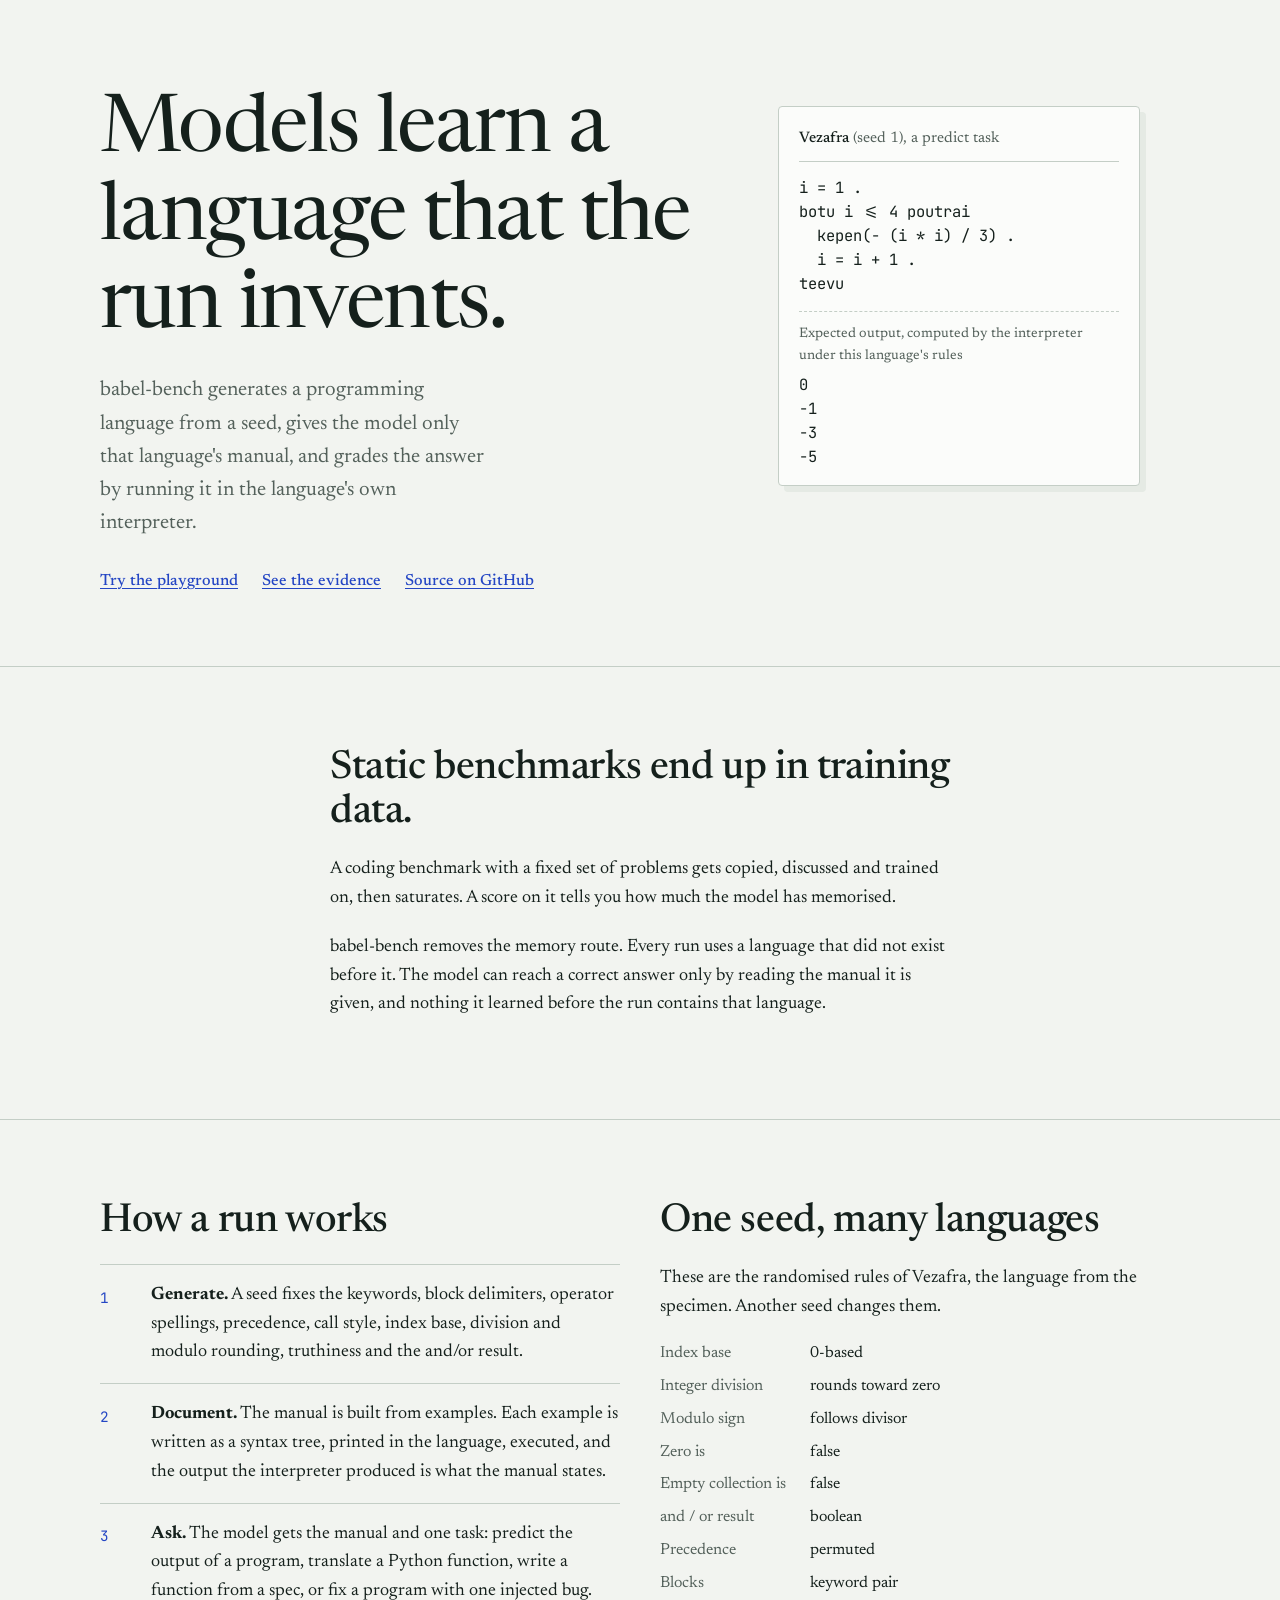
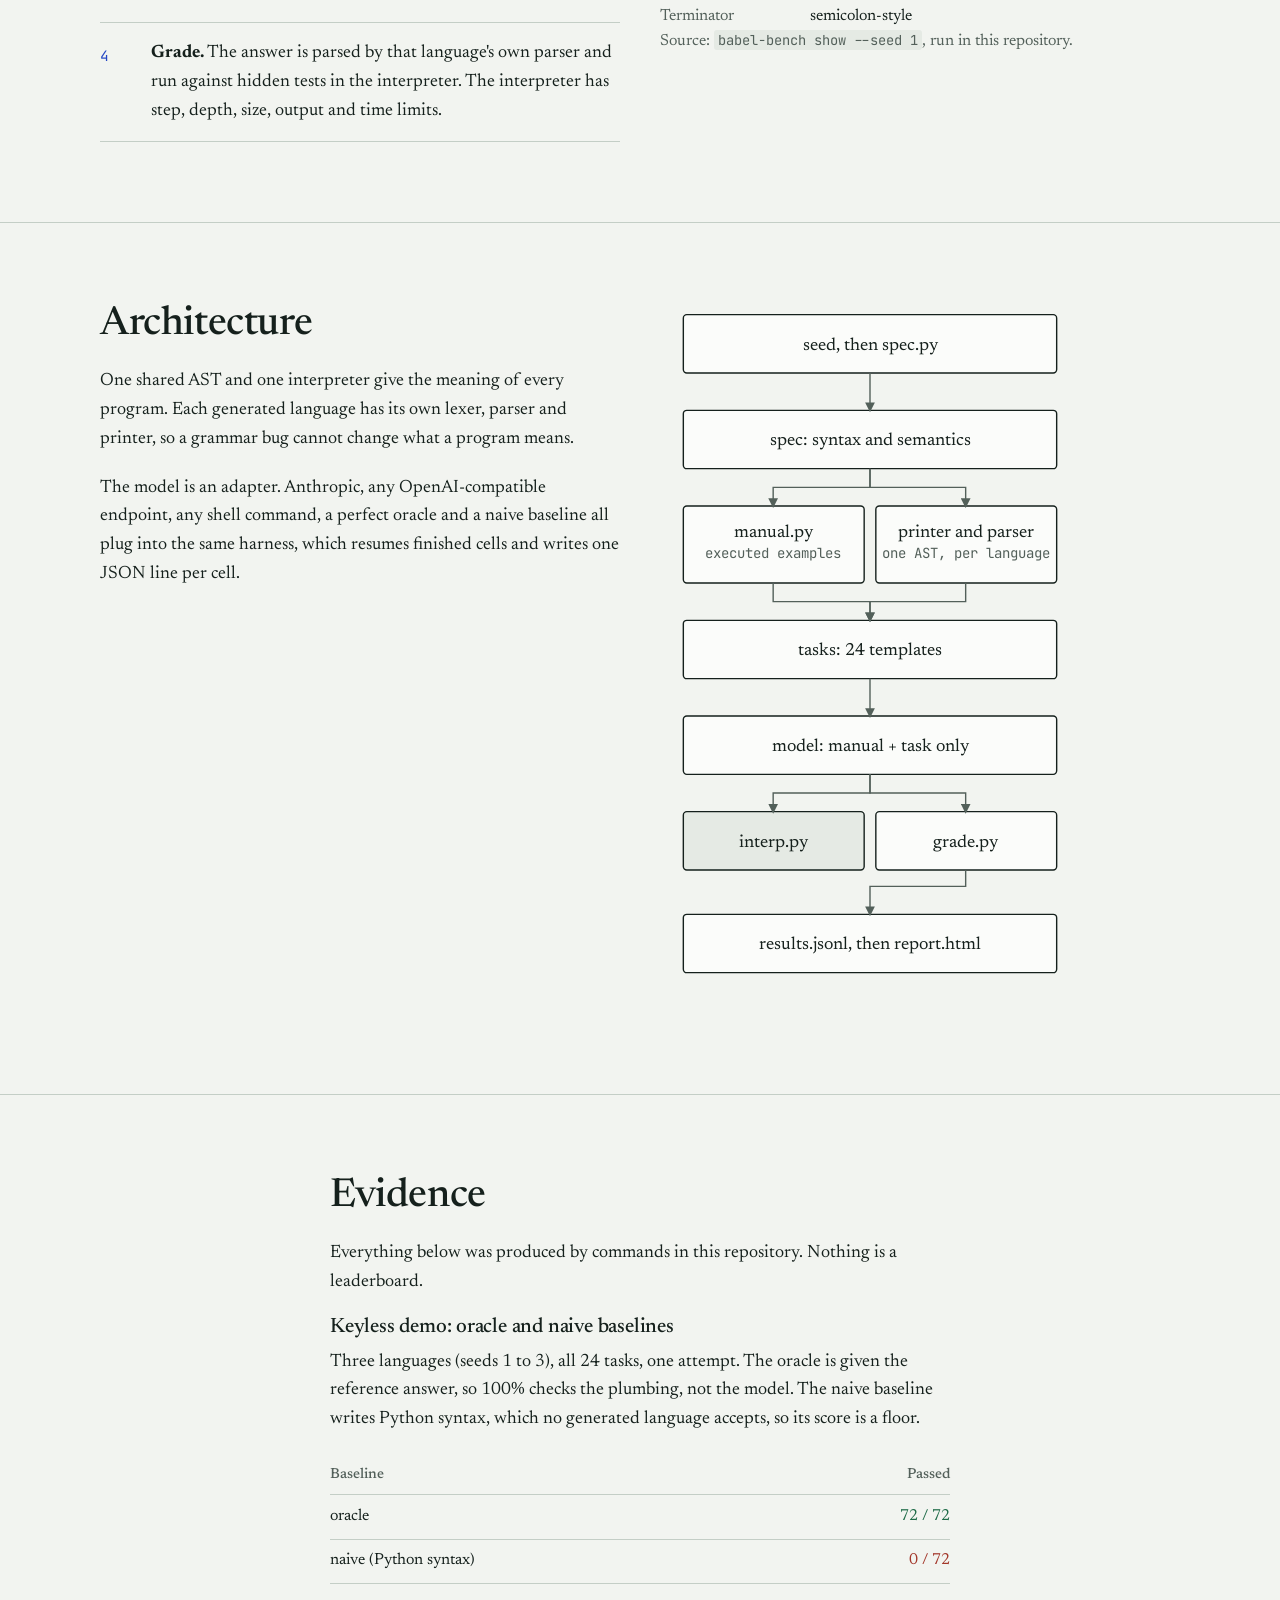
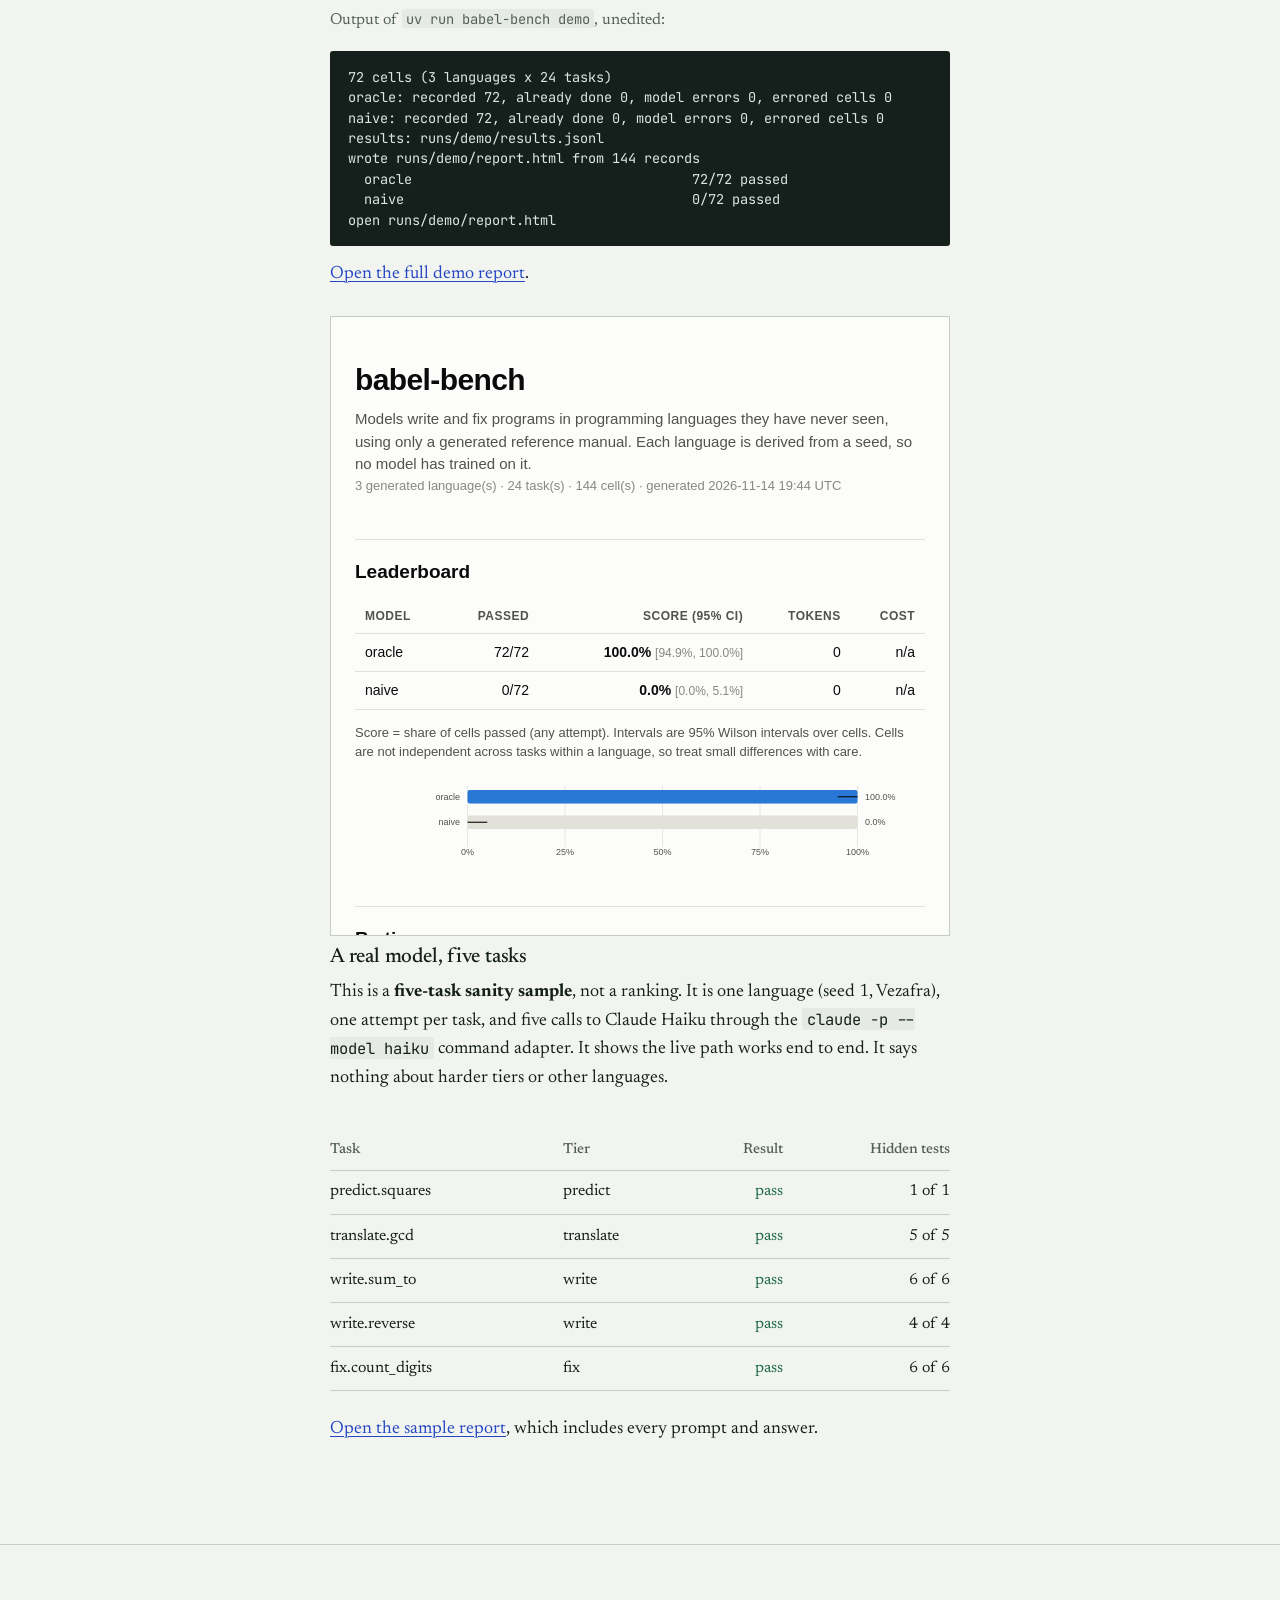
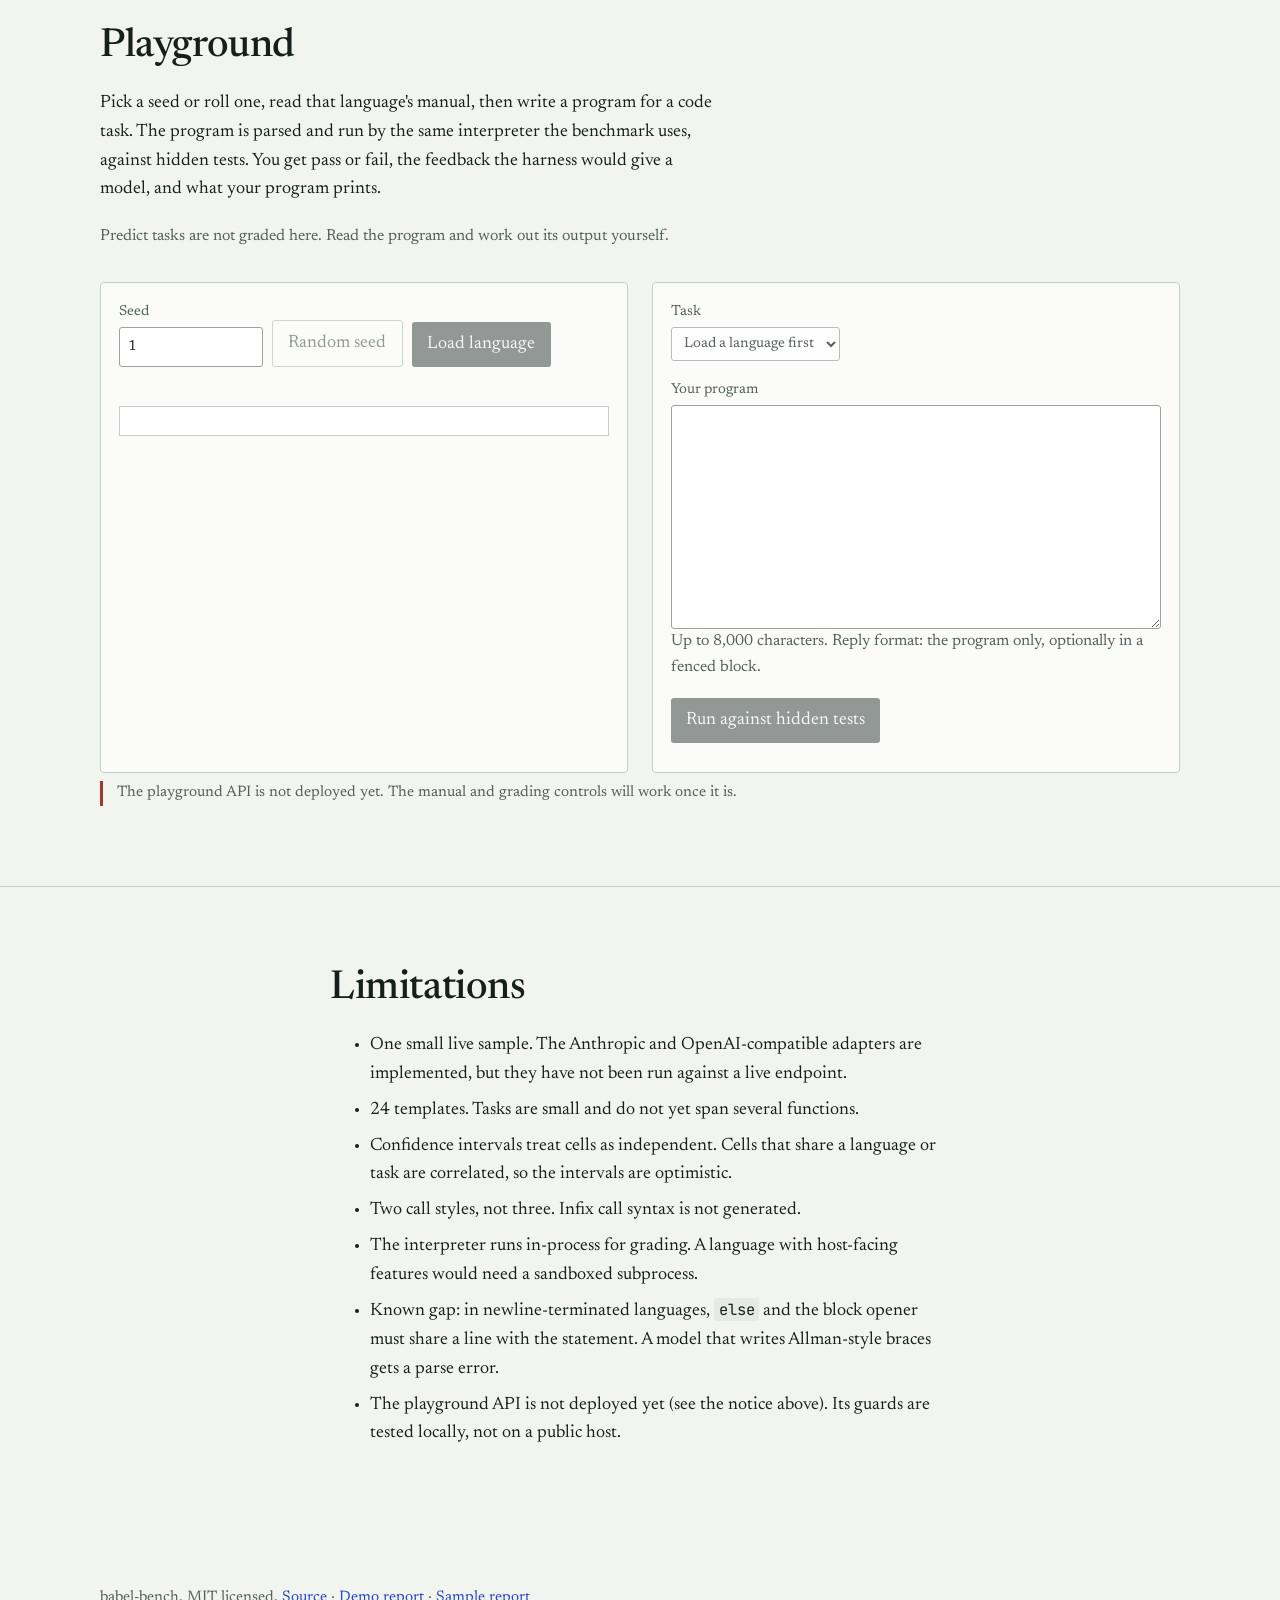
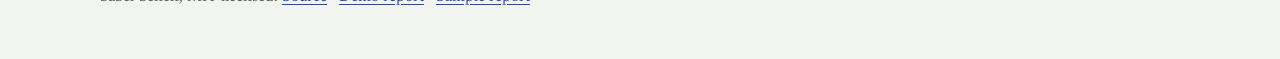
==== site/index.html @ b53450f0 "feat(site): landing page with playground, evidence and architecture Static page in site/: the hero s" ====
<!doctype html>
<html lang="en">
<head>
  <meta charset="utf-8">
  <meta name="viewport" content="width=device-width, initial-scale=1">
  <title>babel-bench: a benchmark in languages that did not exist until the run</title>
  <meta name="description" content="babel-bench generates a programming language from a seed, gives a model only its manual, and grades the answer by running it in the language's own interpreter.">
  <meta property="og:title" content="babel-bench">
  <meta property="og:description" content="A coding benchmark in programming languages generated from a seed. Models get only the manual.">
  <meta property="og:type" content="website">
  <meta name="theme-color" content="#2446C4">
  <link rel="icon" href="favicon.svg" type="image/svg+xml">
  <link rel="preconnect" href="https://fonts.googleapis.com">
  <link rel="preconnect" href="https://fonts.gstatic.com" crossorigin>
  <link rel="stylesheet" href="https://fonts.googleapis.com/css2?family=Newsreader:opsz,wght@6..72,400;6..72,500&family=JetBrains+Mono:wght@400;500&display=swap">
  <link rel="stylesheet" href="styles.css">
</head>
<body>

<header class="hero">
  <div class="wrap hero-grid">
    <div>
      <h1>Models learn a language that the run invents.</h1>
      <p class="lede">babel-bench generates a programming language from a seed, gives the model only that language's manual, and grades the answer by running it in the language's own interpreter.</p>
      <nav class="links" aria-label="Project links">
        <a href="#playground">Try the playground</a>
        <a href="#evidence">See the evidence</a>
        <a href="https://github.com/codealisha99/babel-bench">Source on GitHub</a>
      </nav>
    </div>
    <figure class="specimen" aria-label="A generated program and its printed output">
      <header><strong>Vezafra</strong> (seed 1), a predict task</header>
      <pre>i = 1 .
botu i &lt;= 4 poutrai
  kepen(- (i * i) / 3) .
  i = i + 1 .
teevu</pre>
      <div class="out">
        <span>Expected output, computed by the interpreter under this language's rules</span>
        <pre>0
-1
-3
-5</pre>
      </div>
    </figure>
  </div>
</header>

<section id="problem">
  <div class="wrap prose">
    <h2>Static benchmarks end up in training data.</h2>
    <p>A coding benchmark with a fixed set of problems gets copied, discussed and trained on, then saturates. A score on it tells you how much the model has memorised.</p>
    <p>babel-bench removes the memory route. Every run uses a language that did not exist before it. The model can reach a correct answer only by reading the manual it is given, and nothing it learned before the run contains that language.</p>
  </div>
</section>

<section id="how">
  <div class="wrap two">
    <div class="prose">
      <h2>How a run works</h2>
      <ol class="steps">
        <li><p><strong>Generate.</strong> A seed fixes the keywords, block delimiters, operator spellings, precedence, call style, index base, division and modulo rounding, truthiness and the and/or result.</p></li>
        <li><p><strong>Document.</strong> The manual is built from examples. Each example is written as a syntax tree, printed in the language, executed, and the output the interpreter produced is what the manual states.</p></li>
        <li><p><strong>Ask.</strong> The model gets the manual and one task: predict the output of a program, translate a Python function, write a function from a spec, or fix a program with one injected bug.</p></li>
        <li><p><strong>Grade.</strong> The answer is parsed by that language's own parser and run against hidden tests in the interpreter. The interpreter has step, depth, size, output and time limits.</p></li>
      </ol>
    </div>
    <div class="prose">
      <h2>One seed, many languages</h2>
      <p>These are the randomised rules of Vezafra, the language from the specimen. Another seed changes them.</p>
      <dl class="features">
        <dt>Index base</dt><dd>0-based</dd>
        <dt>Integer division</dt><dd>rounds toward zero</dd>
        <dt>Modulo sign</dt><dd>follows divisor</dd>
        <dt>Zero is</dt><dd>false</dd>
        <dt>Empty collection is</dt><dd>false</dd>
        <dt>and / or result</dt><dd>boolean</dd>
        <dt>Precedence</dt><dd>permuted</dd>
        <dt>Blocks</dt><dd>keyword pair</dd>
        <dt>Terminator</dt><dd>semicolon-style</dd>
      </dl>
      <p class="note">Source: <code>babel-bench show --seed 1</code>, run in this repository.</p>
    </div>
  </div>
</section>

<section id="architecture">
  <div class="wrap two">
    <div class="prose">
      <h2>Architecture</h2>
      <p>One shared AST and one interpreter give the meaning of every program. Each generated language has its own lexer, parser and printer, so a grammar bug cannot change what a program means.</p>
      <p>The model is an adapter. Anthropic, any OpenAI-compatible endpoint, any shell command, a perfect oracle and a naive baseline all plug into the same harness, which resumes finished cells and writes one JSON line per cell.</p>
    </div>
    <div>
      <svg class="diagram" viewBox="0 0 360 600" role="img" aria-labelledby="arch-title arch-desc">
        <title id="arch-title">Pipeline from seed to report</title>
        <desc id="arch-desc">A seed defines a language spec. The spec drives the manual, the printer and parser, and the task templates. The model receives the manual and a task. The grader parses the answer and runs hidden tests in the interpreter. Results are written to JSONL and rendered as an HTML report.</desc>
        <defs>
          <marker id="arrow" viewBox="0 0 10 10" refX="8" refY="5" markerWidth="7" markerHeight="7" orient="auto-start-reverse">
            <path d="M0 0 L10 5 L0 10 z" fill="#53605A"/>
          </marker>
        </defs>
        <g stroke="#15201C" stroke-width="1.2" fill="#FBFCFA">
          <rect x="20" y="10" width="320" height="50" rx="3"/>
          <rect x="20" y="92" width="320" height="50" rx="3"/>
          <rect x="20" y="174" width="155" height="66" rx="3"/>
          <rect x="185" y="174" width="155" height="66" rx="3"/>
          <rect x="20" y="272" width="320" height="50" rx="3"/>
          <rect x="20" y="354" width="320" height="50" rx="3"/>
          <rect x="20" y="436" width="155" height="50" rx="3" fill="#E5EAE4"/>
          <rect x="185" y="436" width="155" height="50" rx="3"/>
          <rect x="20" y="524" width="320" height="50" rx="3"/>
        </g>
        <g stroke="#53605A" stroke-width="1.2" fill="none" marker-end="url(#arrow)">
          <path d="M180 60 V92"/>
          <path d="M180 142 V158 H97 V174"/>
          <path d="M180 142 V158 H262 V174"/>
          <path d="M97 240 V256 H180 V272"/>
          <path d="M262 240 V256 H180 V272"/>
          <path d="M180 322 V354"/>
          <path d="M180 404 V420 H97 V436"/>
          <path d="M180 404 V420 H262 V436"/>
          <path d="M262 486 V500 H180 V524"/>
        </g>
        <g>
          <text x="180" y="40" text-anchor="middle">seed, then spec.py</text>
          <text x="180" y="122" text-anchor="middle">spec: syntax and semantics</text>
          <text x="97" y="201" text-anchor="middle">manual.py</text>
          <text x="97" y="219" text-anchor="middle" class="small">executed examples</text>
          <text x="262" y="201" text-anchor="middle">printer and parser</text>
          <text x="262" y="219" text-anchor="middle" class="small">one AST, per language</text>
          <text x="180" y="302" text-anchor="middle">tasks: 24 templates</text>
          <text x="180" y="384" text-anchor="middle">model: manual + task only</text>
          <text x="97" y="466" text-anchor="middle">interp.py</text>
          <text x="262" y="466" text-anchor="middle">grade.py</text>
          <text x="180" y="554" text-anchor="middle">results.jsonl, then report.html</text>
        </g>
      </svg>
    </div>
  </div>
</section>

<section id="evidence">
  <div class="wrap prose">
    <h2>Evidence</h2>
    <p>Everything below was produced by commands in this repository. Nothing is a leaderboard.</p>

    <h3>Keyless demo: oracle and naive baselines</h3>
    <p>Three languages (seeds 1 to 3), all 24 tasks, one attempt. The oracle is given the reference answer, so 100% checks the plumbing, not the model. The naive baseline writes Python syntax, which no generated language accepts, so its score is a floor.</p>
    <table class="table">
      <thead><tr><th>Baseline</th><th class="num">Passed</th></tr></thead>
      <tbody>
        <tr><td>oracle</td><td class="num pass">72 / 72</td></tr>
        <tr><td>naive (Python syntax)</td><td class="num fail">0 / 72</td></tr>
      </tbody>
    </table>
    <p class="note">Output of <code>uv run babel-bench demo</code>, unedited:</p>
    <pre class="replay">72 cells (3 languages x 24 tasks)
oracle: recorded 72, already done 0, model errors 0, errored cells 0
naive: recorded 72, already done 0, model errors 0, errored cells 0
results: runs/demo/results.jsonl
wrote runs/demo/report.html from 144 records
  oracle                                   72/72 passed
  naive                                    0/72 passed
open runs/demo/report.html</pre>
    <p><a href="evidence/demo-report.html">Open the full demo report</a>.</p>
    <iframe class="report-frame" src="evidence/demo-report.html" title="babel-bench demo report, generated by the demo command"></iframe>

    <h3>A real model, five tasks</h3>
    <p>This is a <strong>five-task sanity sample</strong>, not a ranking. It is one language (seed 1, Vezafra), one attempt per task, and five calls to Claude Haiku through the <code>claude -p --model haiku</code> command adapter. It shows the live path works end to end. It says nothing about harder tiers or other languages.</p>
    <div class="table-wrap"><table class="table">
      <thead><tr><th>Task</th><th>Tier</th><th class="num">Result</th><th class="num">Hidden tests</th></tr></thead>
      <tbody>
        <tr><td>predict.squares</td><td>predict</td><td class="num pass">pass</td><td class="num">1 of 1</td></tr>
        <tr><td>translate.gcd</td><td>translate</td><td class="num pass">pass</td><td class="num">5 of 5</td></tr>
        <tr><td>write.sum_to</td><td>write</td><td class="num pass">pass</td><td class="num">6 of 6</td></tr>
        <tr><td>write.reverse</td><td>write</td><td class="num pass">pass</td><td class="num">4 of 4</td></tr>
        <tr><td>fix.count_digits</td><td>fix</td><td class="num pass">pass</td><td class="num">6 of 6</td></tr>
      </tbody>
    </table></div>
    <p><a href="evidence/haiku-sample-report.html">Open the sample report</a>, which includes every prompt and answer.</p>
  </div>
</section>

<section id="playground">
  <div class="wrap">
    <div class="prose">
      <h2>Playground</h2>
      <p>Pick a seed or roll one, read that language's manual, then write a program for a code task. The program is parsed and run by the same interpreter the benchmark uses, against hidden tests. You get pass or fail, the feedback the harness would give a model, and what your program prints.</p>
      <p class="note">Predict tasks are not graded here. Read the program and work out its output yourself.</p>
    </div>
    <div class="play" style="margin-top:2rem">
      <div class="panel">
        <div class="controls">
          <label>Seed
            <input id="seed" type="number" min="0" max="99999" value="1" inputmode="numeric">
          </label>
          <button type="button" id="roll" class="quiet">Random seed</button>
          <button type="button" id="load">Load language</button>
        </div>
        <p id="lang-name" class="status" aria-live="polite"></p>
        <pre id="manual" class="manual" tabindex="0" aria-label="Reference manual"></pre>
      </div>
      <div class="panel">
        <div class="controls">
          <label>Task
            <select id="task" disabled><option>Load a language first</option></select>
          </label>
        </div>
        <p id="task-statement" class="note"></p>
        <label style="margin-top:.75rem">Your program
          <textarea id="program" maxlength="8000" spellcheck="false" aria-describedby="program-help" disabled></textarea>
        </label>
        <p id="program-help" class="note">Up to 8,000 characters. Reply format: the program only, optionally in a fenced block.</p>
        <div class="controls"><button type="button" id="run" disabled>Run against hidden tests</button></div>
        <div id="result" class="result" aria-live="polite"></div>
      </div>
    </div>
    <p id="api-status" class="status offline" role="status" hidden></p>
  </div>
</section>

<section id="limits">
  <div class="wrap prose">
    <h2>Limitations</h2>
    <ul class="limits">
      <li>One small live sample. The Anthropic and OpenAI-compatible adapters are implemented, but they have not been run against a live endpoint.</li>
      <li>24 templates. Tasks are small and do not yet span several functions.</li>
      <li>Confidence intervals treat cells as independent. Cells that share a language or task are correlated, so the intervals are optimistic.</li>
      <li>Two call styles, not three. Infix call syntax is not generated.</li>
      <li>The interpreter runs in-process for grading. A language with host-facing features would need a sandboxed subprocess.</li>
      <li>Known gap: in newline-terminated languages, <code>else</code> and the block opener must share a line with the statement. A model that writes Allman-style braces gets a parse error.</li>
      <li>The playground API is not deployed yet (see the notice above). Its guards are tested locally, not on a public host.</li>
    </ul>
  </div>
</section>

<footer>
  <div class="wrap">
    <p>babel-bench, MIT licensed. <a href="https://github.com/codealisha99/babel-bench">Source</a> &middot; <a href="evidence/demo-report.html">Demo report</a> &middot; <a href="evidence/haiku-sample-report.html">Sample report</a></p>
  </div>
</footer>

<script src="app.js" defer></script>
</body>
</html>
---- site/styles.css ----
:root {
  --paper: #F2F4F0;
  --paper-2: #E5EAE4;
  --ink: #15201C;
  --muted: #53605A;
  --rule: #C4CEC6;
  --accent: #2446C4;
  --pass: #1E6B47;
  --fail: #A3372A;
  --serif: "Newsreader", "Iowan Old Style", Georgia, serif;
  --mono: "JetBrains Mono", ui-monospace, Menlo, Consolas, monospace;
  color-scheme: light;
}
* { box-sizing: border-box; }
html { -webkit-text-size-adjust: 100%; }
body {
  margin: 0; background: var(--paper); color: var(--ink);
  font-family: var(--serif); font-size: 1.125rem; line-height: 1.6;
  font-optical-sizing: auto;
}
a { color: var(--accent); text-decoration-thickness: 1px; text-underline-offset: 3px; }
a:focus-visible, button:focus-visible, input:focus-visible, select:focus-visible, textarea:focus-visible {
  outline: 2px solid var(--accent); outline-offset: 3px;
}
.wrap { width: min(1080px, 100% - 2.5rem); margin-inline: auto; }
.prose { max-width: 62ch; }
h1, h2, h3 { font-weight: 500; line-height: 1.1; margin: 0; letter-spacing: -0.01em; }
h2 { font-size: clamp(1.8rem, 3.6vw, 2.5rem); margin-bottom: 1.25rem; }
h3 { font-size: 1.3rem; margin-bottom: .5rem; }
p { margin: 0 0 1.1em; }
code, pre, .mono { font-family: var(--mono); font-size: .86em; }
code { background: var(--paper-2); padding: .05em .3em; border-radius: 3px; }

/* hero */
.hero { padding: clamp(2.5rem, 7vw, 5.5rem) 0 clamp(2.5rem, 6vw, 4.5rem); border-bottom: 1px solid var(--rule); }
.hero-grid { display: grid; gap: 2.5rem; align-items: start; }
.hero h1 { font-size: clamp(2.6rem, 6.4vw, 5rem); font-weight: 400; letter-spacing: -0.02em; }
.hero .lede { font-size: clamp(1.1rem, 2vw, 1.3rem); color: var(--muted); margin-top: 1.4rem; max-width: 36ch; }
.links { display: flex; flex-wrap: wrap; gap: .75rem 1.5rem; margin-top: 1.75rem; font-size: 1rem; }
.links a { font-weight: 500; }
.specimen {
  background: #FBFCFA; border: 1px solid var(--rule); border-radius: 4px; padding: 1.25rem 1.25rem 1rem;
  box-shadow: 6px 6px 0 var(--paper-2);
}
.specimen header { font-size: .95rem; color: var(--muted); border-bottom: 1px solid var(--rule); padding-bottom: .6rem; margin-bottom: .9rem; }
.specimen header strong { color: var(--ink); font-weight: 500; }
.specimen pre { margin: 0; white-space: pre-wrap; line-height: 1.55; }
.specimen .out { margin-top: .9rem; padding-top: .8rem; border-top: 1px dashed var(--rule); }
.specimen .out span { display: block; font-size: .85rem; color: var(--muted); margin-bottom: .3rem; font-family: var(--serif); }

/* sections */
section { padding: clamp(3rem, 7vw, 5rem) 0; border-bottom: 1px solid var(--rule); }
section:last-of-type { border-bottom: 0; }
.steps { list-style: none; padding: 0; margin: 0; counter-reset: s; }
.steps li { display: grid; grid-template-columns: 2.2rem 1fr; gap: .25rem 1rem; padding: 1rem 0; border-top: 1px solid var(--rule); }
.steps li:last-child { border-bottom: 1px solid var(--rule); }
.steps li::before { counter-increment: s; content: counter(s); color: var(--accent); font-family: var(--mono); font-size: .9rem; padding-top: .3rem; }
.steps p { margin: 0; }
.features { display: grid; grid-template-columns: max-content 1fr; gap: .45rem 1.5rem; margin: 0; font-size: 1rem; }
.features dt { color: var(--muted); }
.features dd { margin: 0; }
.two { display: grid; gap: 2.5rem; }
.diagram { max-width: 420px; width: 100%; }
.diagram text { font-family: var(--serif); font-size: 15px; fill: var(--ink); }
.diagram .small { font-family: var(--mono); font-size: 12px; fill: var(--muted); }

/* evidence */
.table { width: 100%; border-collapse: collapse; font-size: 1rem; margin: 1rem 0 1.5rem; }
.table th, .table td { text-align: left; padding: .55rem .6rem .55rem 0; border-bottom: 1px solid var(--rule); vertical-align: top; }
.table th { font-weight: 500; color: var(--muted); font-size: .9rem; }
.table td.num, .table th.num { text-align: right; font-variant-numeric: tabular-nums; padding-right: 0; }
.pass { color: var(--pass); }
.fail { color: var(--fail); }
.replay { background: var(--ink); color: #DDE6E0; padding: 1rem 1.1rem; border-radius: 3px; overflow-x: auto; font-size: .85rem; line-height: 1.5; }
.note { color: var(--muted); font-size: 1rem; }
.report-frame { width: 100%; height: 620px; border: 1px solid var(--rule); background: #fff; margin-top: .5rem; }

/* playground */
.play { display: grid; gap: 1.5rem; }
.panel { border: 1px solid var(--rule); background: #FBFCFA; padding: 1.1rem; border-radius: 4px; }
.controls { display: flex; flex-wrap: wrap; gap: .6rem; align-items: end; }
label { display: grid; gap: .25rem; font-size: .9rem; color: var(--muted); }
input, select, textarea, button { font: inherit; color: var(--ink); }
input, select, textarea { background: #fff; border: 1px solid #98A69D; border-radius: 3px; padding: .45rem .55rem; }
input[type=number] { width: 9rem; }
select { max-width: 100%; }
textarea { width: 100%; min-height: 14rem; font-family: var(--mono); font-size: .88rem; line-height: 1.5; resize: vertical; }
button { background: var(--ink); color: var(--paper); border: 0; border-radius: 3px; padding: .5rem .95rem; cursor: pointer; }
button.quiet { background: transparent; color: var(--ink); border: 1px solid #98A69D; }
button:disabled { opacity: .45; cursor: not-allowed; }
.manual { max-height: 26rem; overflow: auto; background: #fff; border: 1px solid var(--rule); padding: .9rem; white-space: pre-wrap; font-family: var(--mono); font-size: .8rem; line-height: 1.5; margin: .6rem 0 0; }
.status { font-size: .95rem; color: var(--muted); margin: .5rem 0 0; min-height: 1.4em; }
.result { font-size: 1rem; margin-top: .75rem; }
.result pre { white-space: pre-wrap; background: #fff; border: 1px solid var(--rule); padding: .7rem; margin: .4rem 0 0; font-size: .82rem; }
.offline { border-left: 3px solid var(--fail); padding-left: .9rem; }

/* limits + footer */
.limits li { margin-bottom: .45rem; }
footer { padding: 2.5rem 0 3rem; color: var(--muted); font-size: .95rem; }
footer p { margin: 0; }

@media (min-width: 760px) {
  .hero-grid { grid-template-columns: 1.15fr .85fr; }
  .two { grid-template-columns: 1fr 1fr; align-items: start; }
  .play { grid-template-columns: 1fr 1fr; }
}
@media (prefers-reduced-motion: reduce) {
  * { transition: none !important; animation: none !important; }
}

/* small-screen containment: grid items may shrink, wide blocks scroll inside themselves */
.hero-grid > *, .two > *, .play > * { min-width: 0; }
.report-frame { max-width: 100%; }
.table-wrap { overflow-x: auto; }
.links { row-gap: .6rem; }
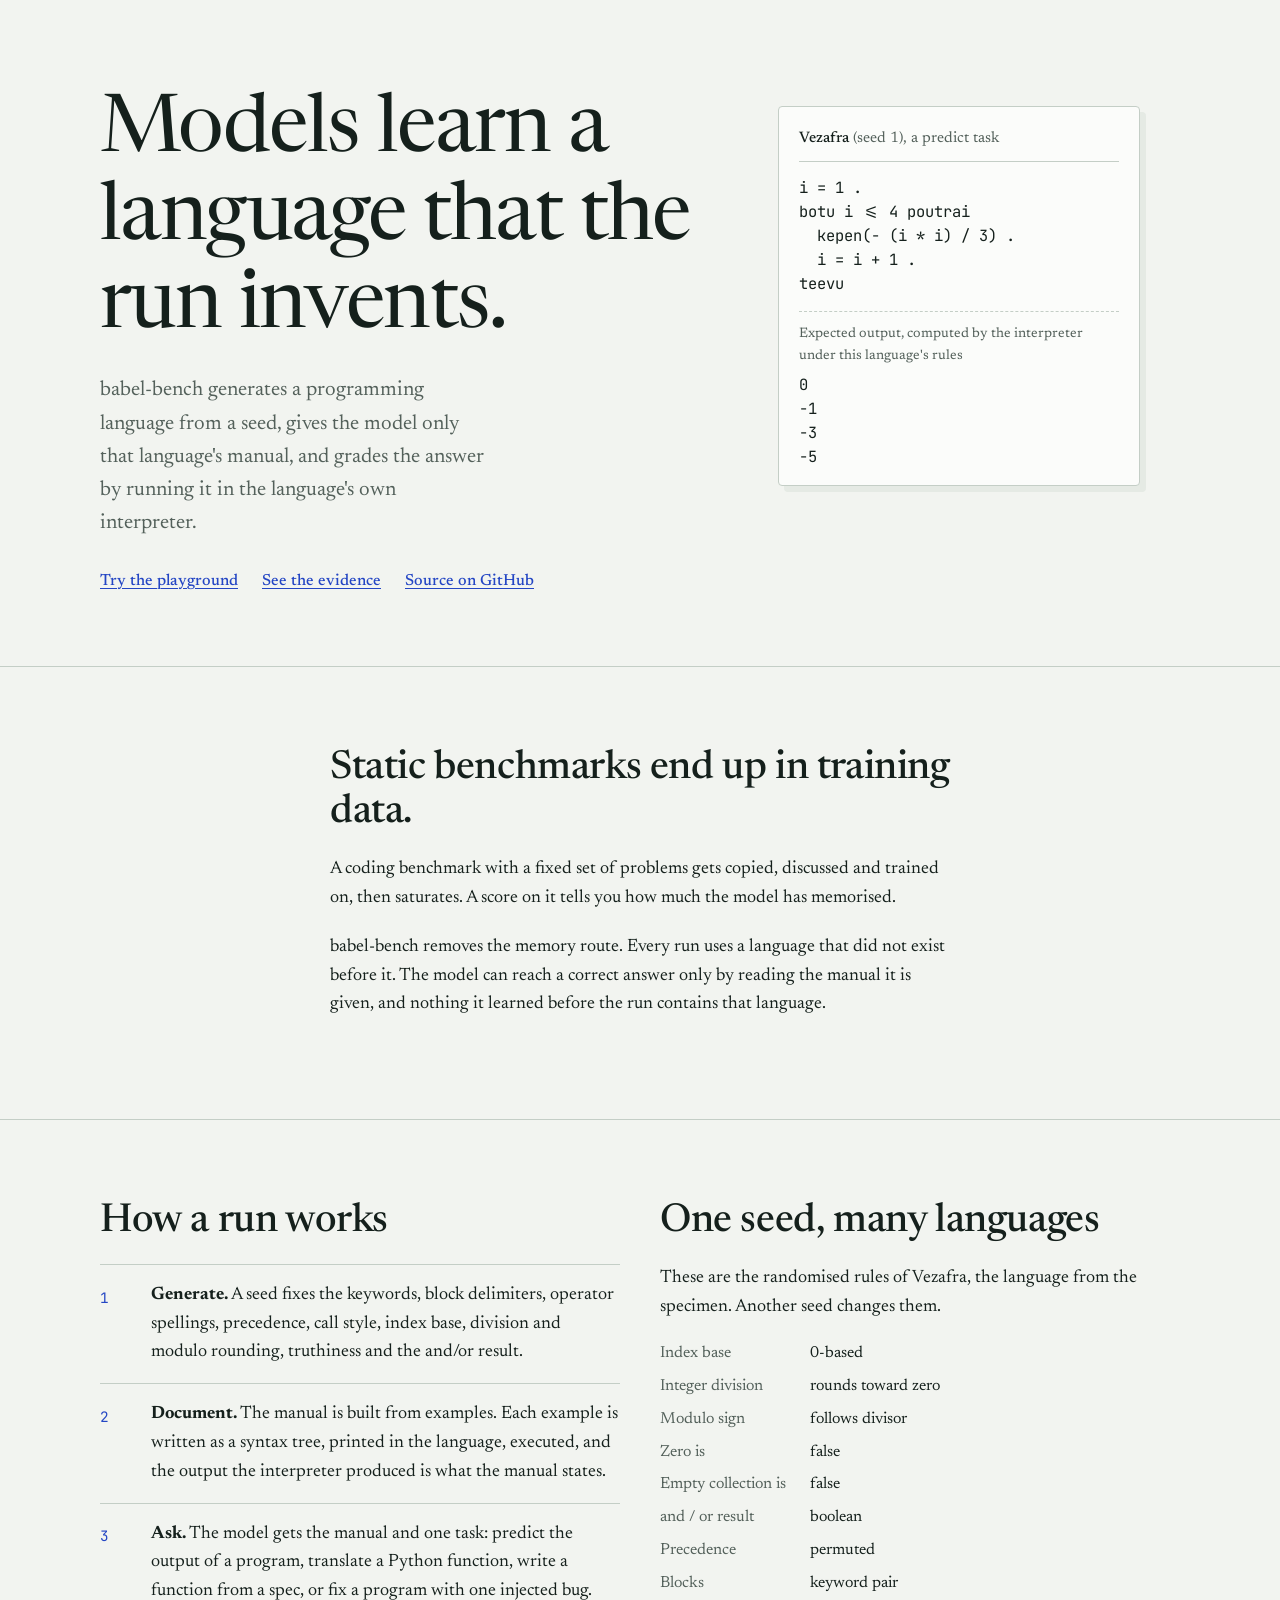
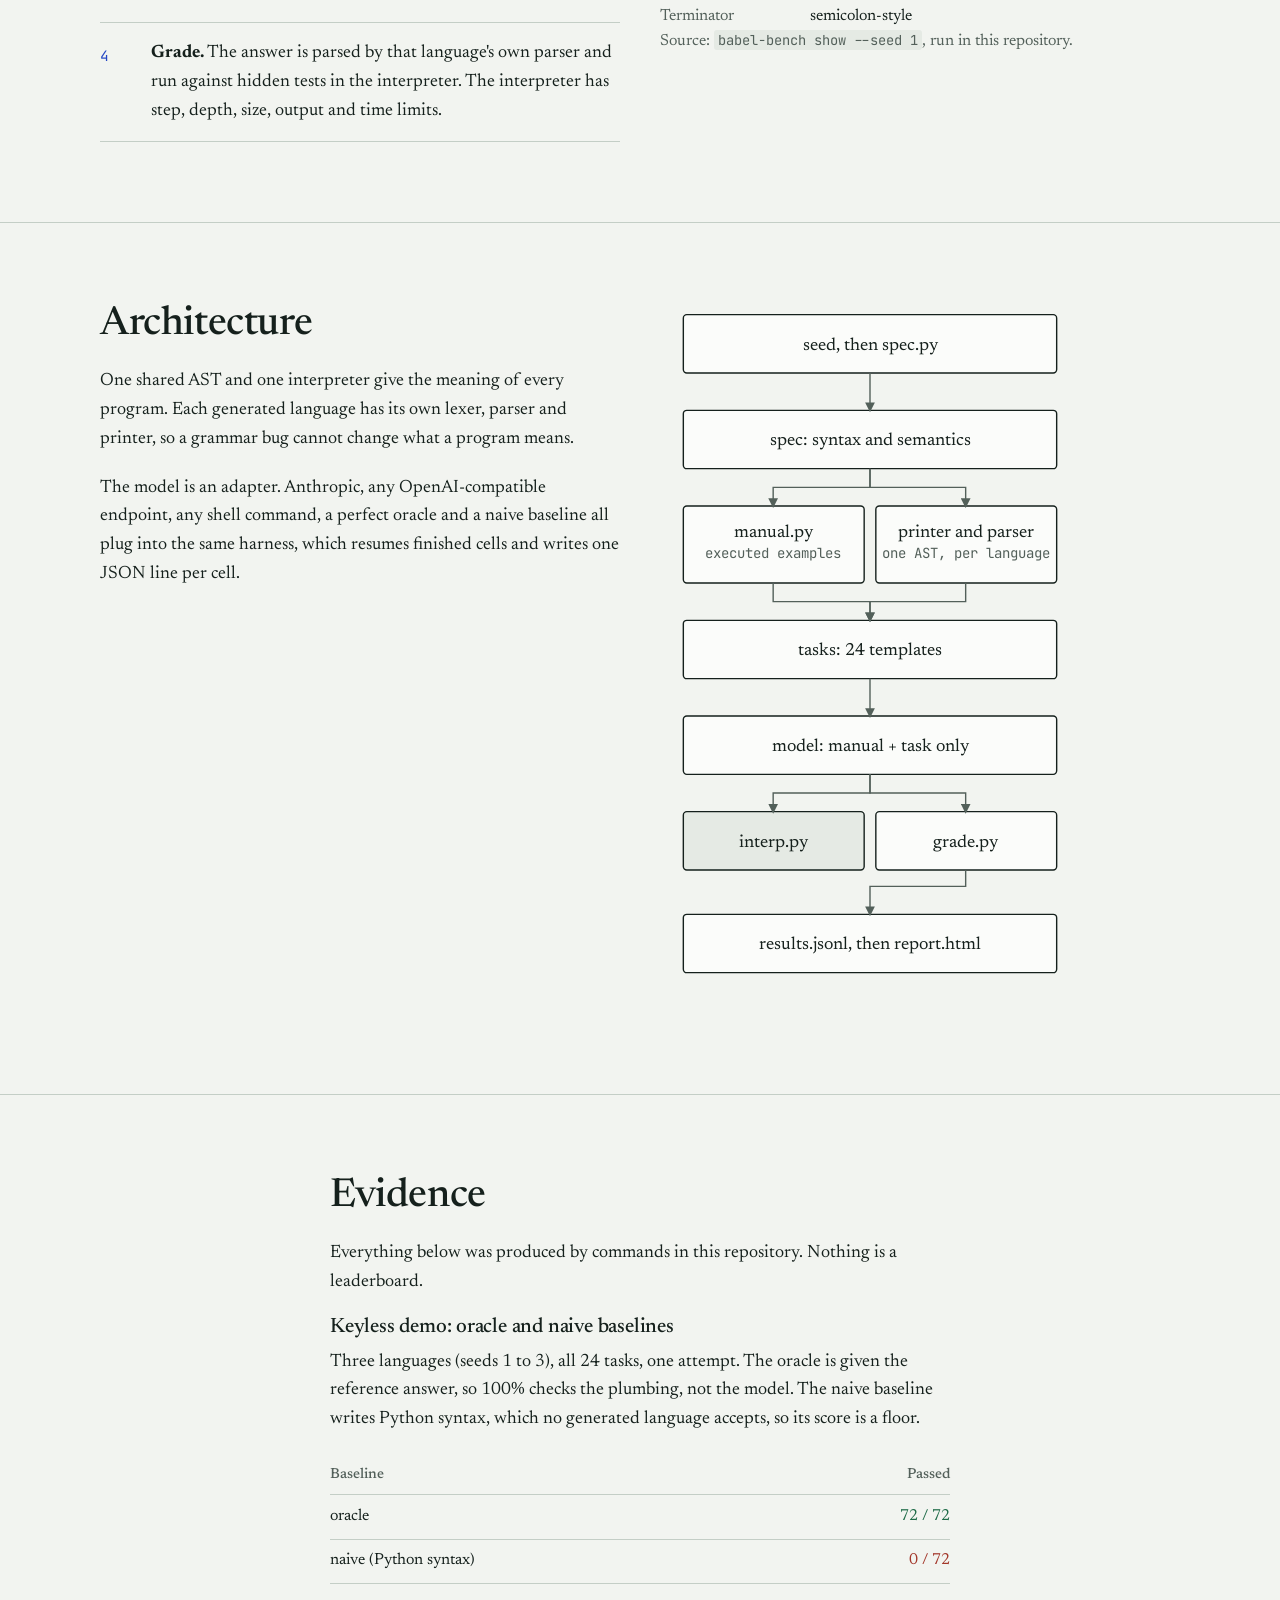
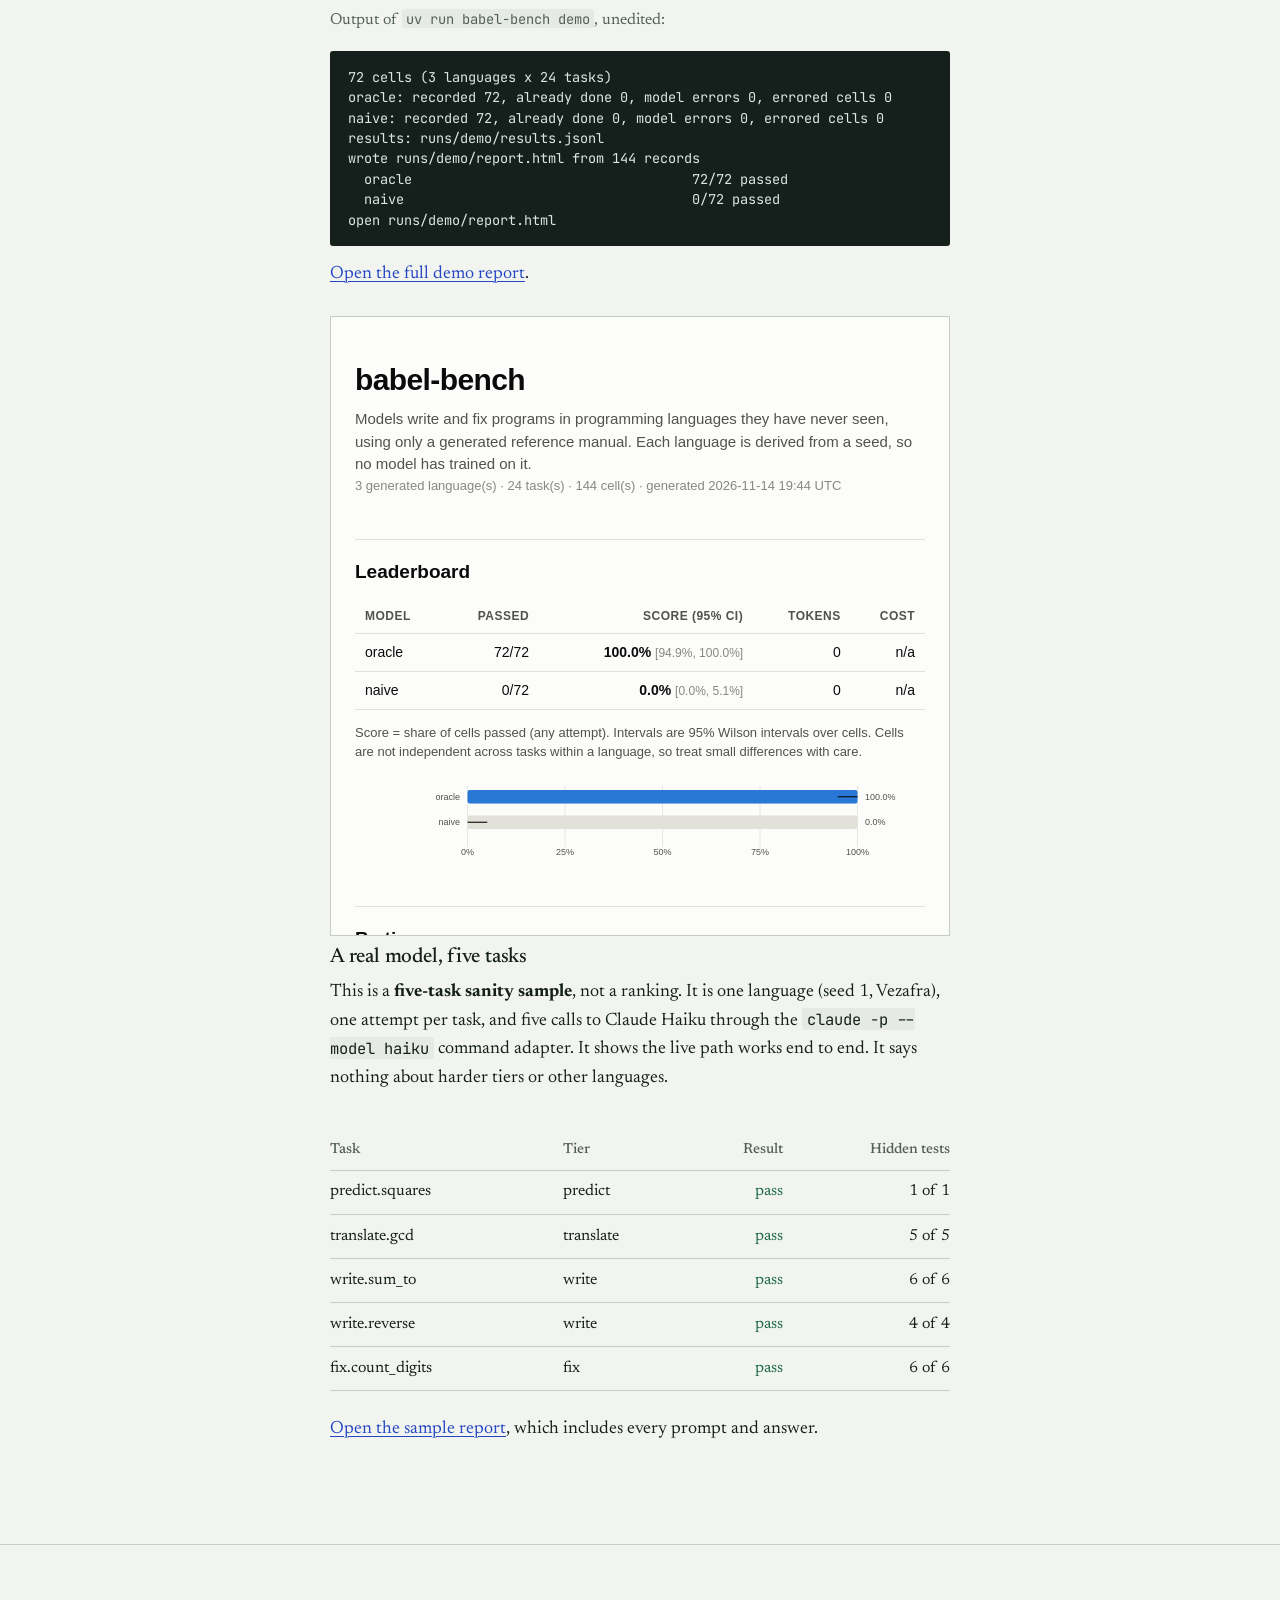
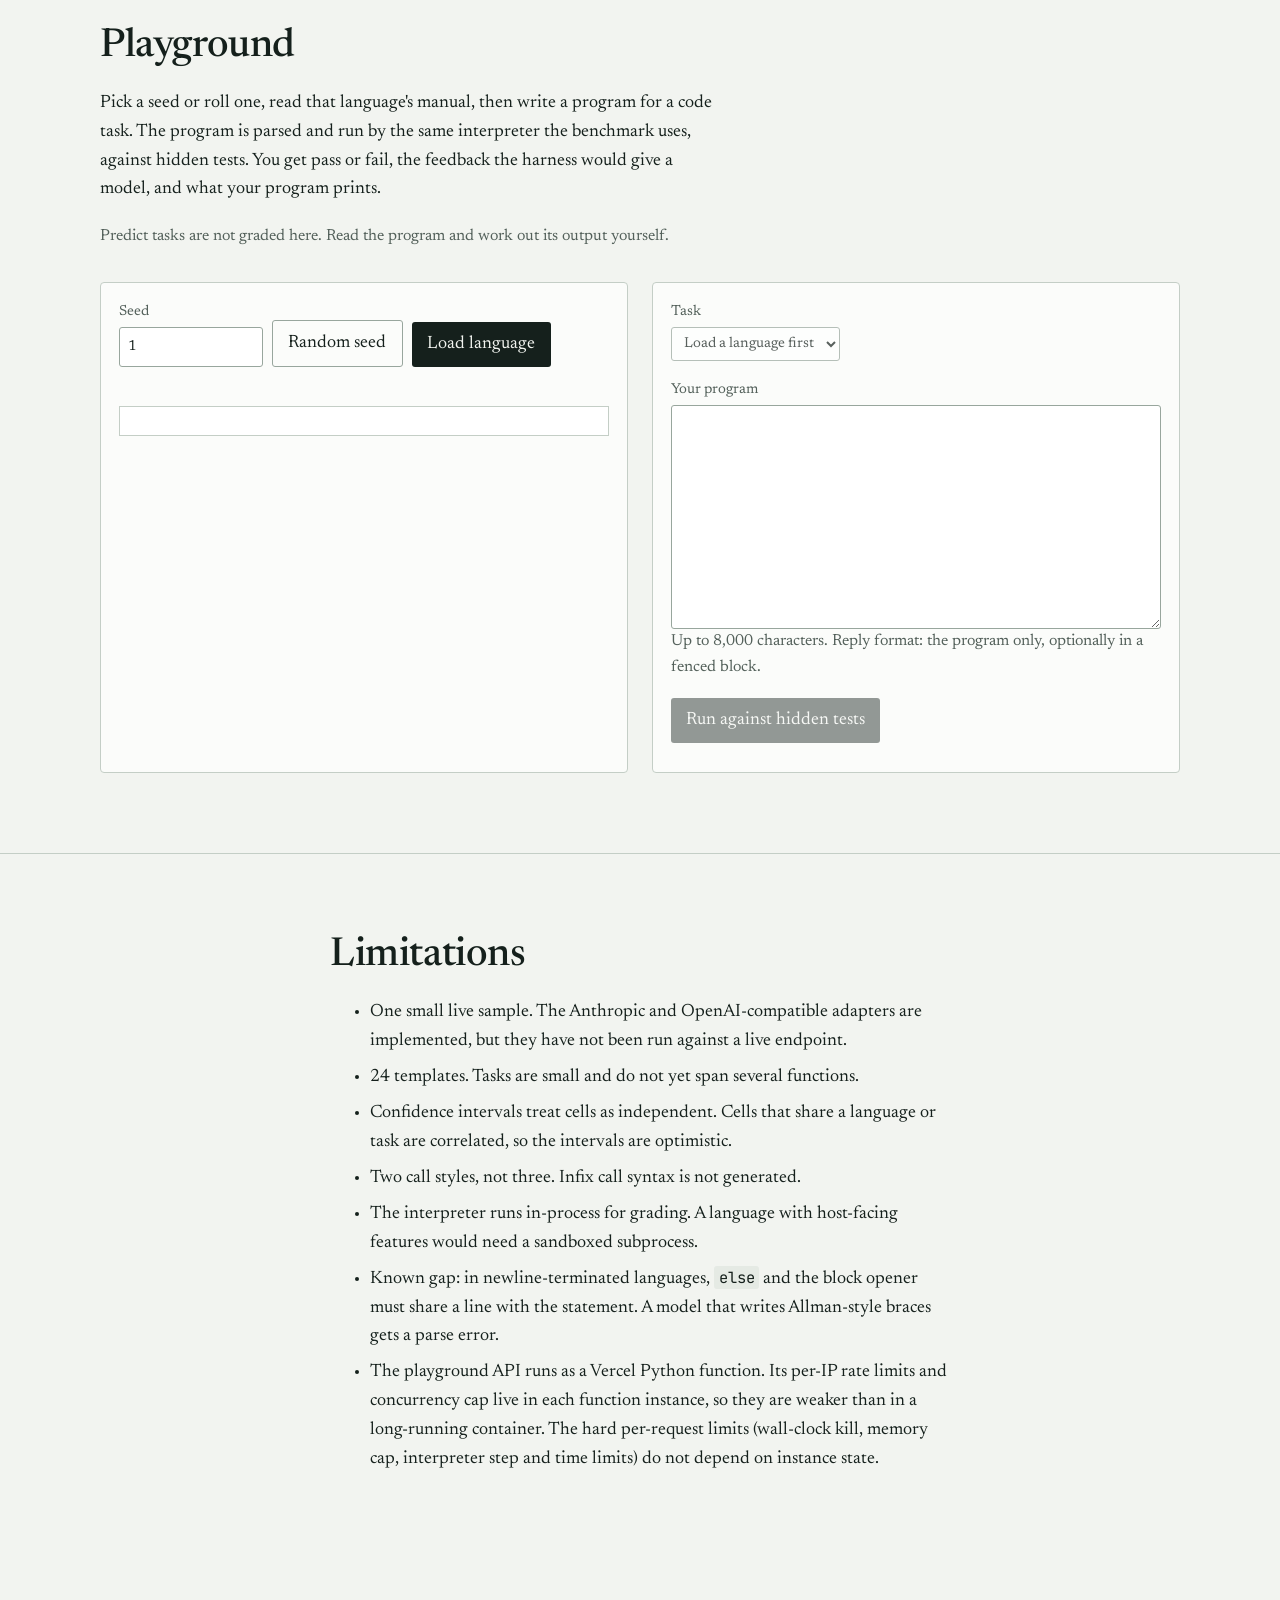
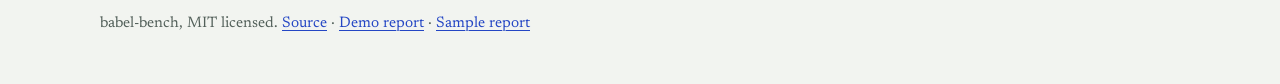
==== commit d34e2fcd: "feat(site): playground calls the live API; README live links The landing page playground now calls h" ====
--- a/site/index.html
+++ b/site/index.html
@@ -230,7 +230,7 @@
       <li>Two call styles, not three. Infix call syntax is not generated.</li>
       <li>The interpreter runs in-process for grading. A language with host-facing features would need a sandboxed subprocess.</li>
       <li>Known gap: in newline-terminated languages, <code>else</code> and the block opener must share a line with the statement. A model that writes Allman-style braces gets a parse error.</li>
-      <li>The playground API is not deployed yet (see the notice above). Its guards are tested locally, not on a public host.</li>
+      <li>The playground API runs as a Vercel Python function. Its per-IP rate limits and concurrency cap live in each function instance, so they are weaker than in a long-running container. The hard per-request limits (wall-clock kill, memory cap, interpreter step and time limits) do not depend on instance state.</li>
     </ul>
   </div>
 </section>
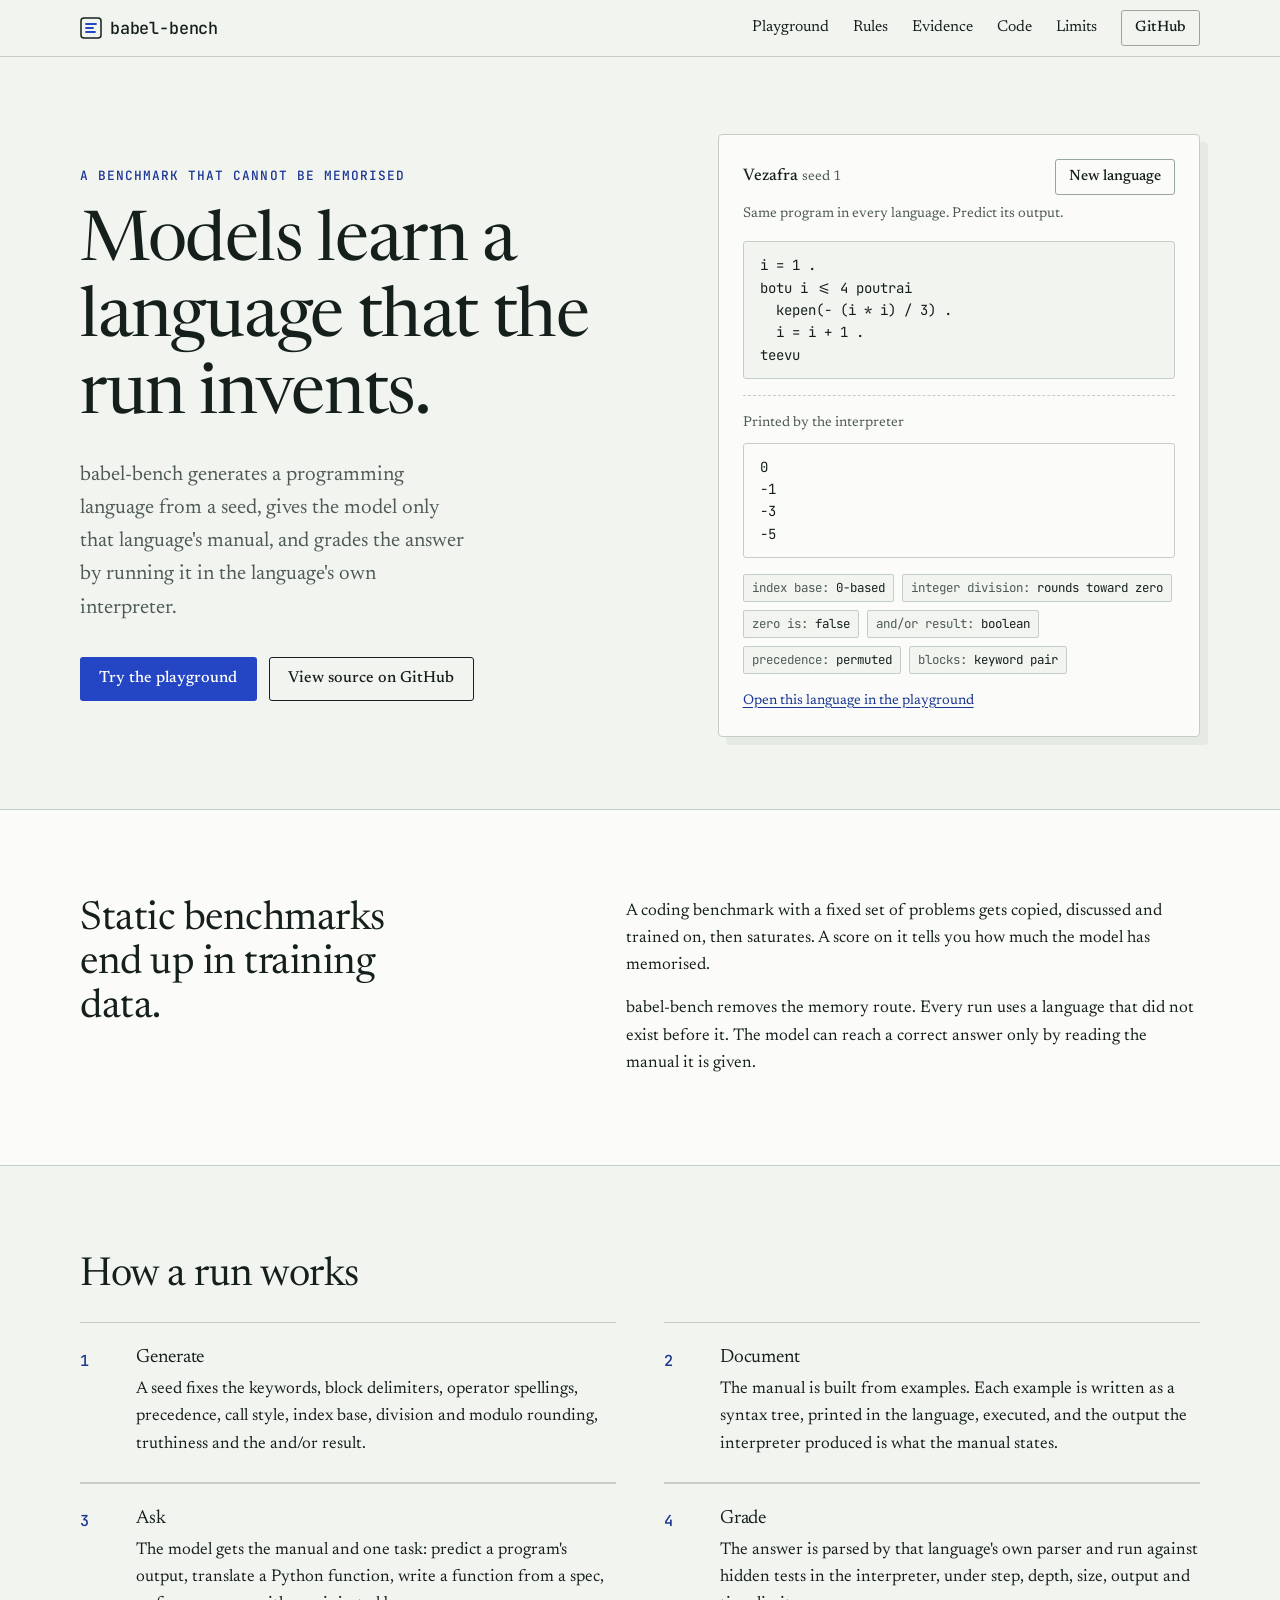
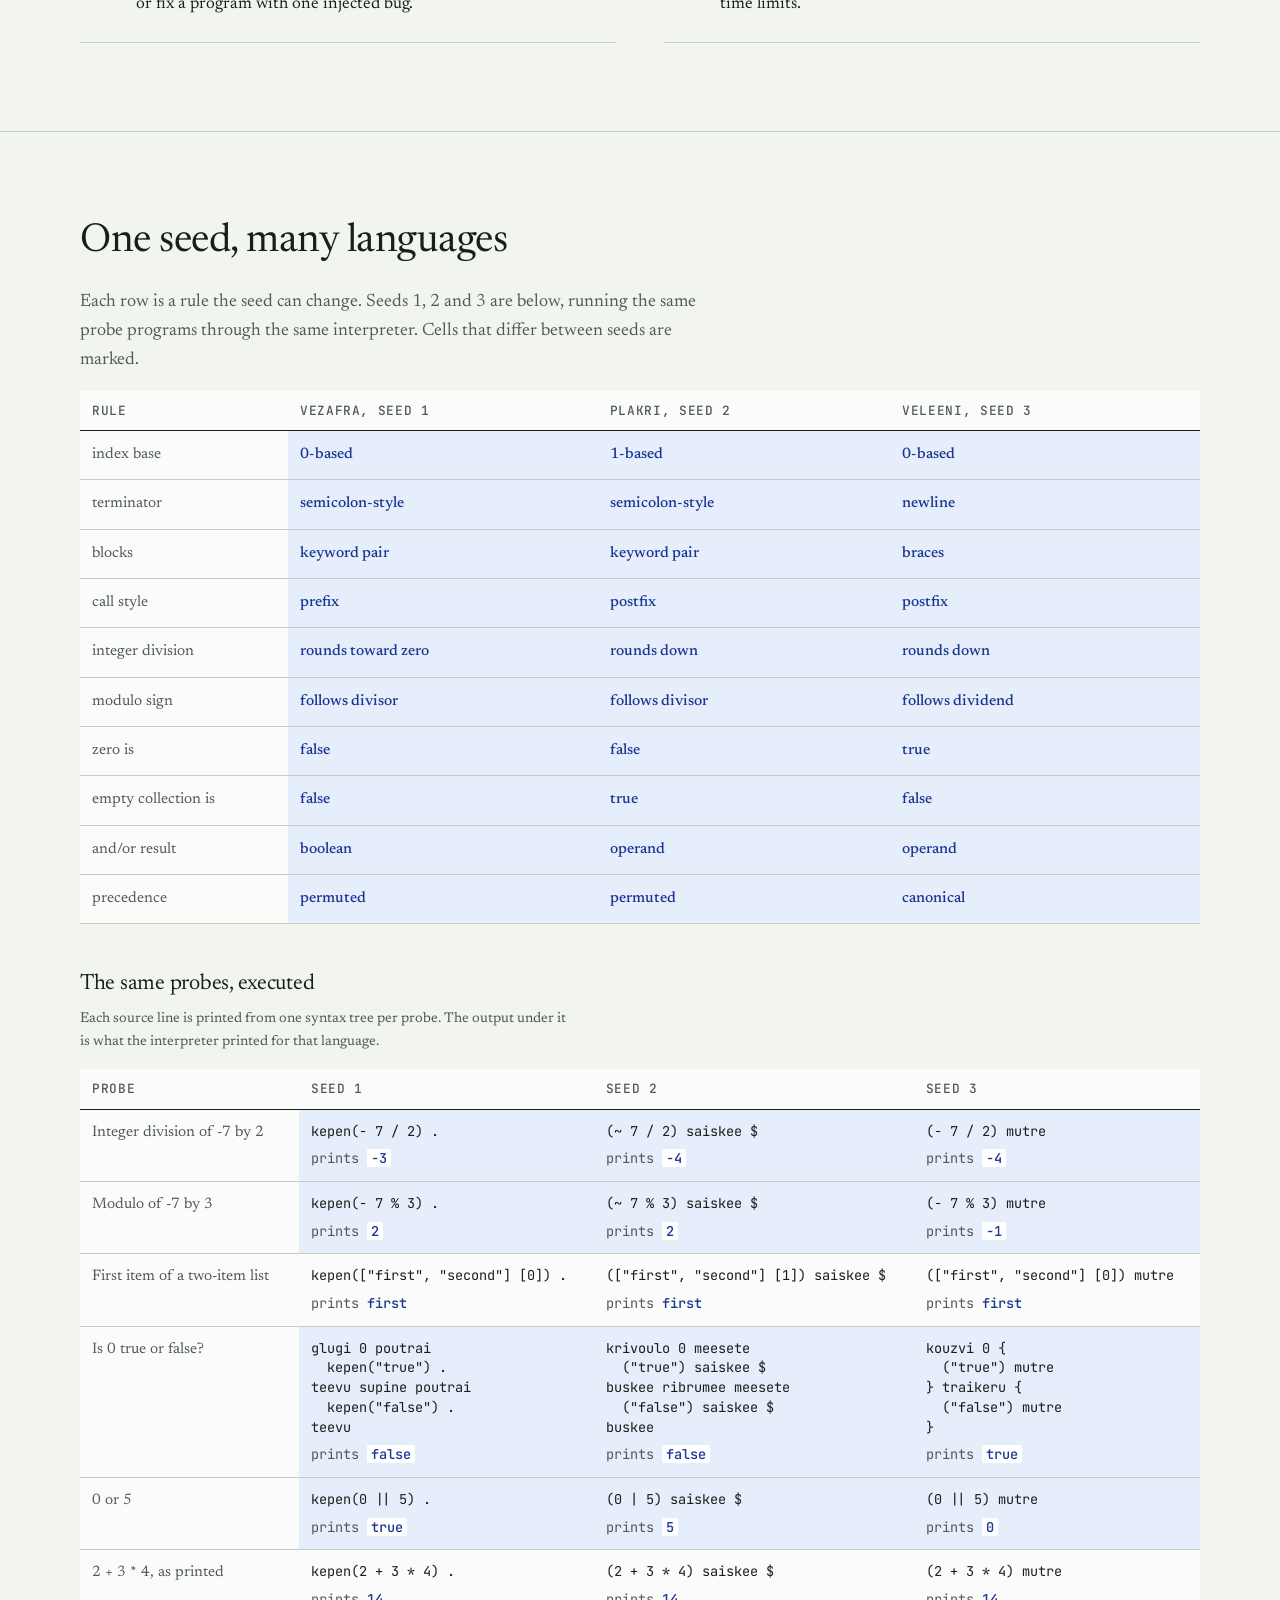
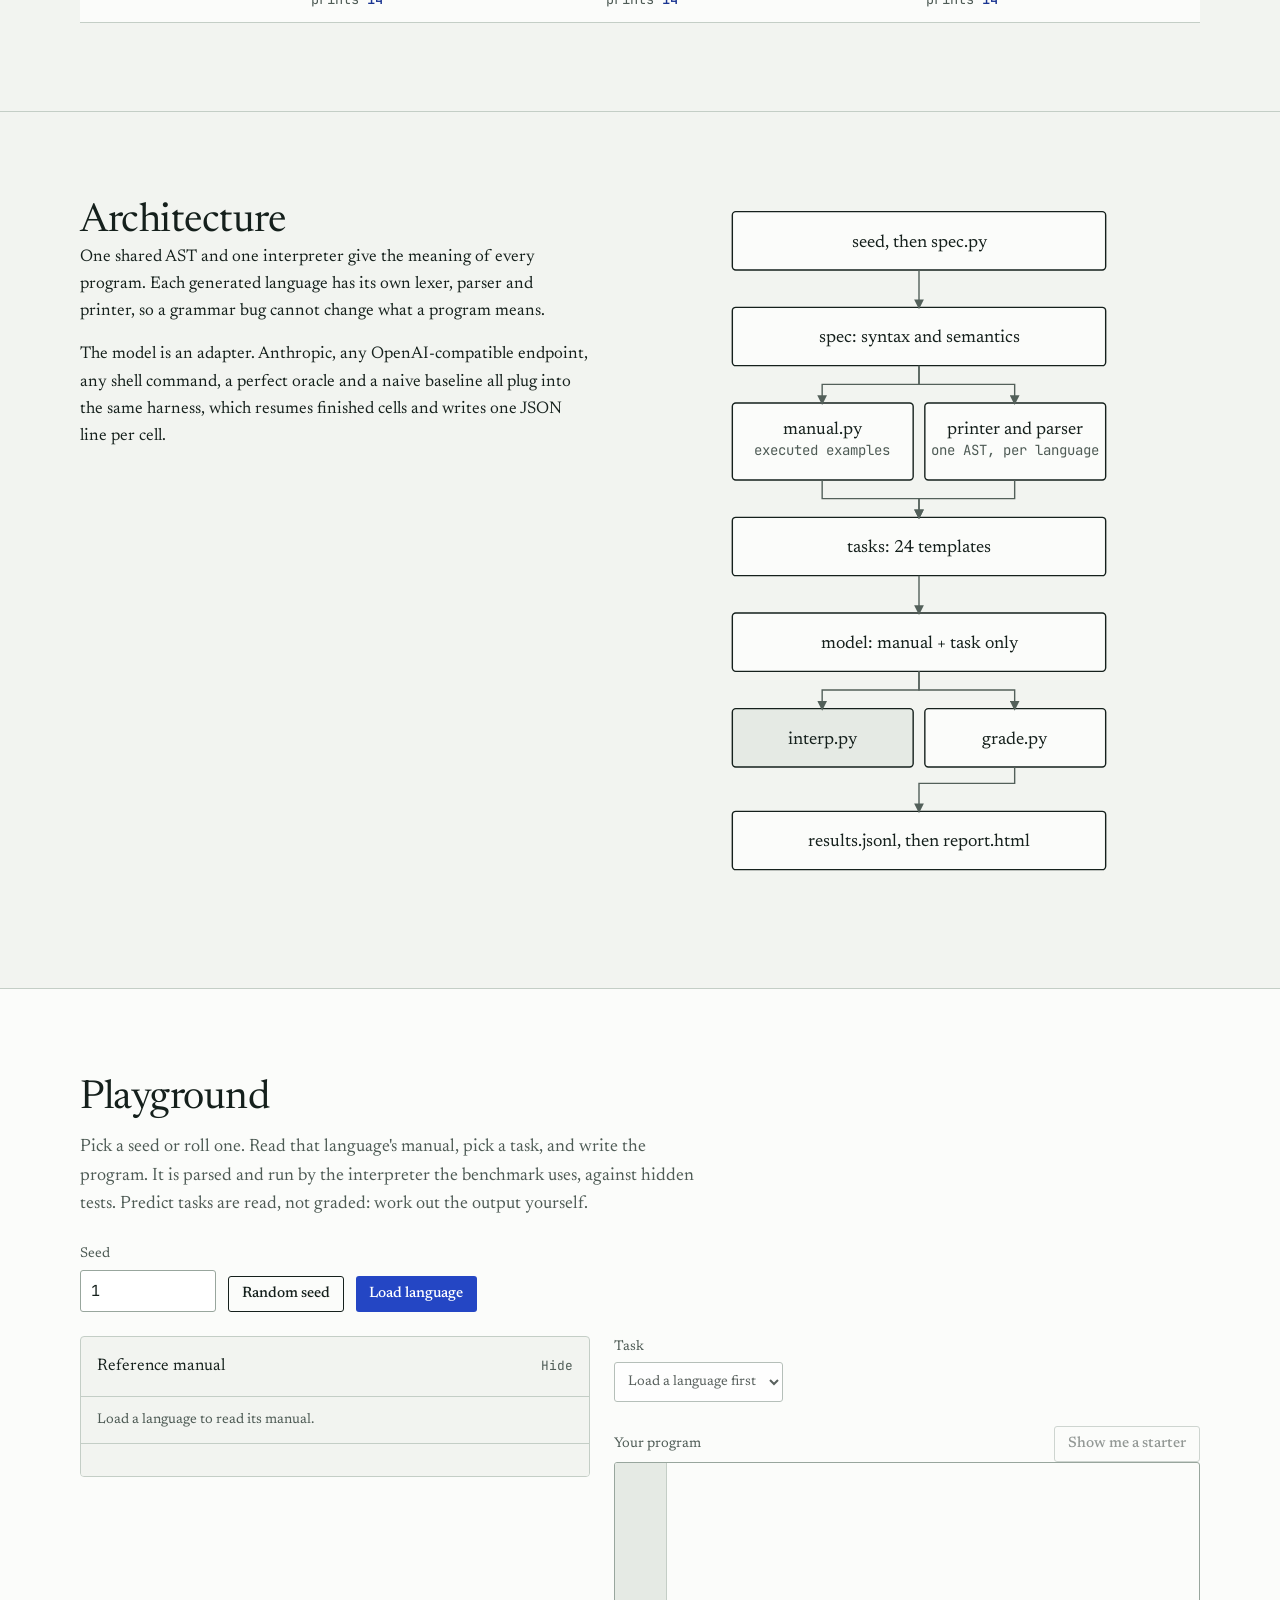
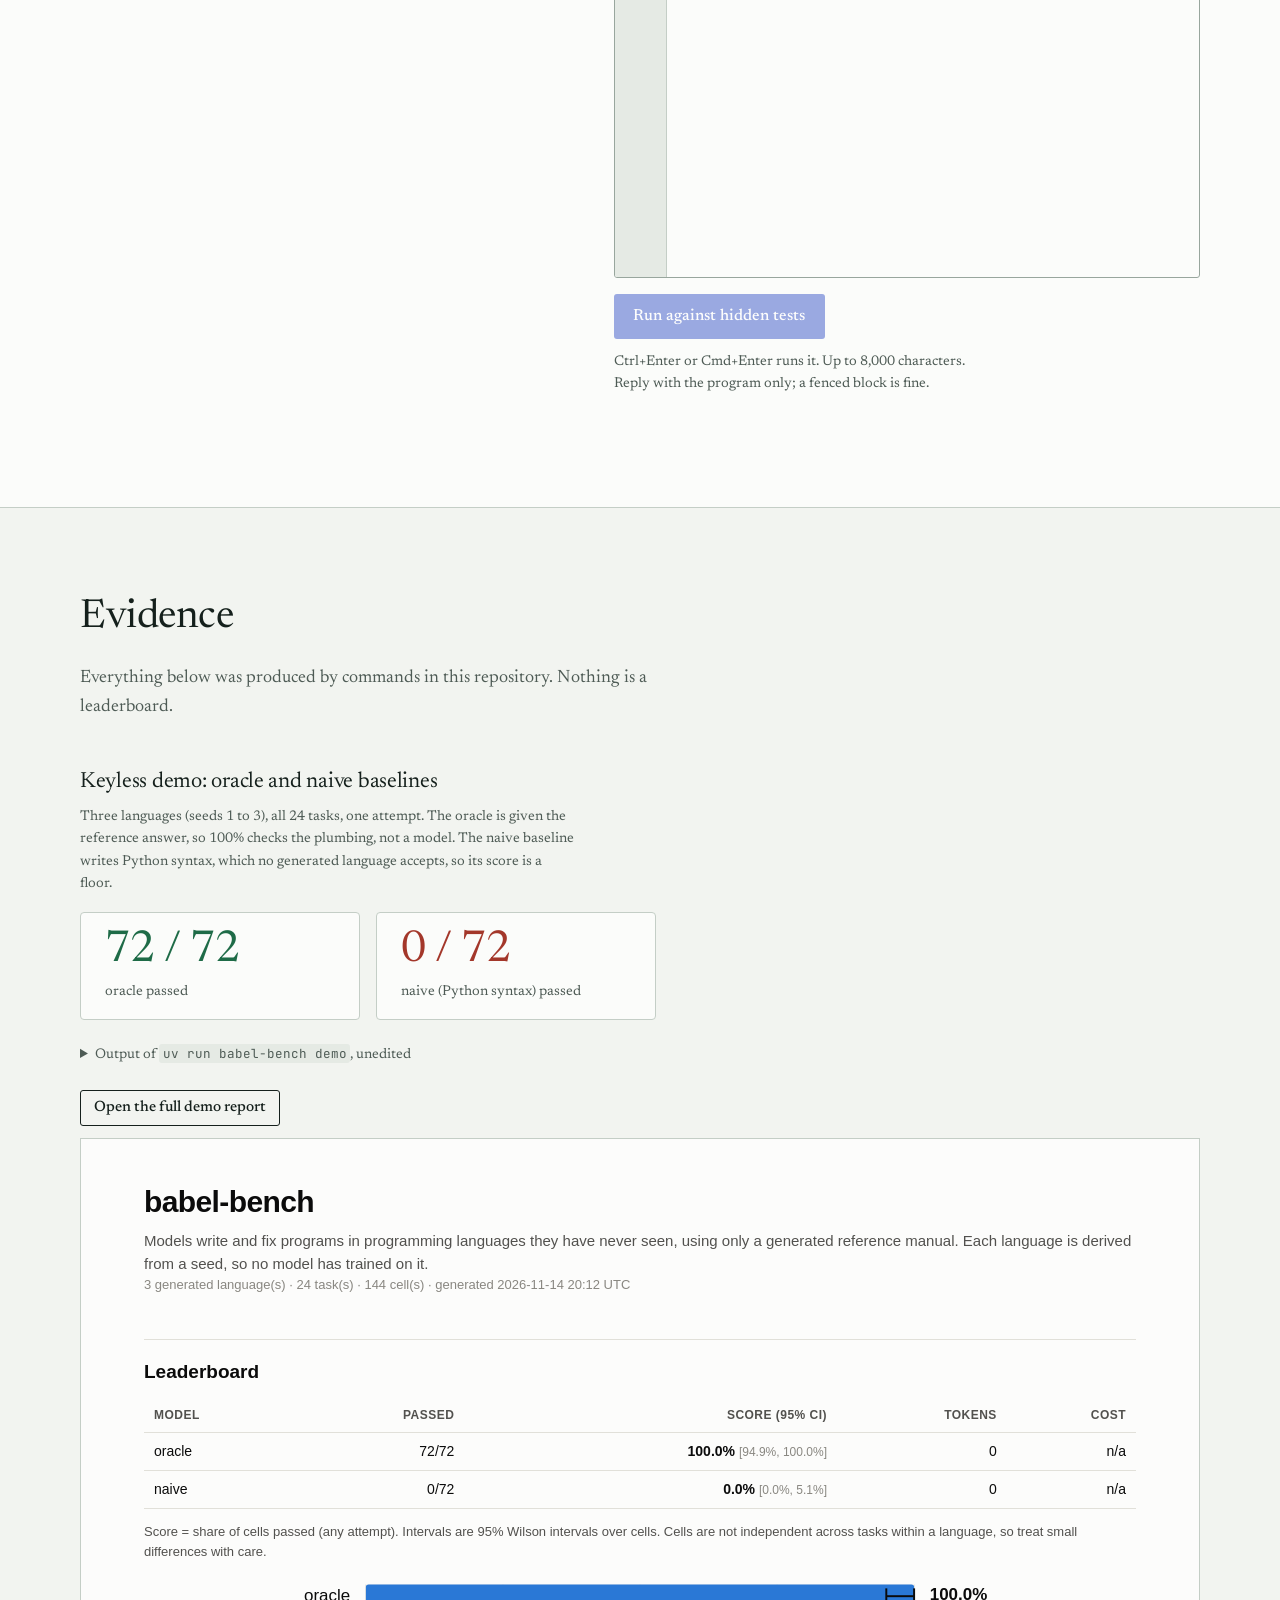
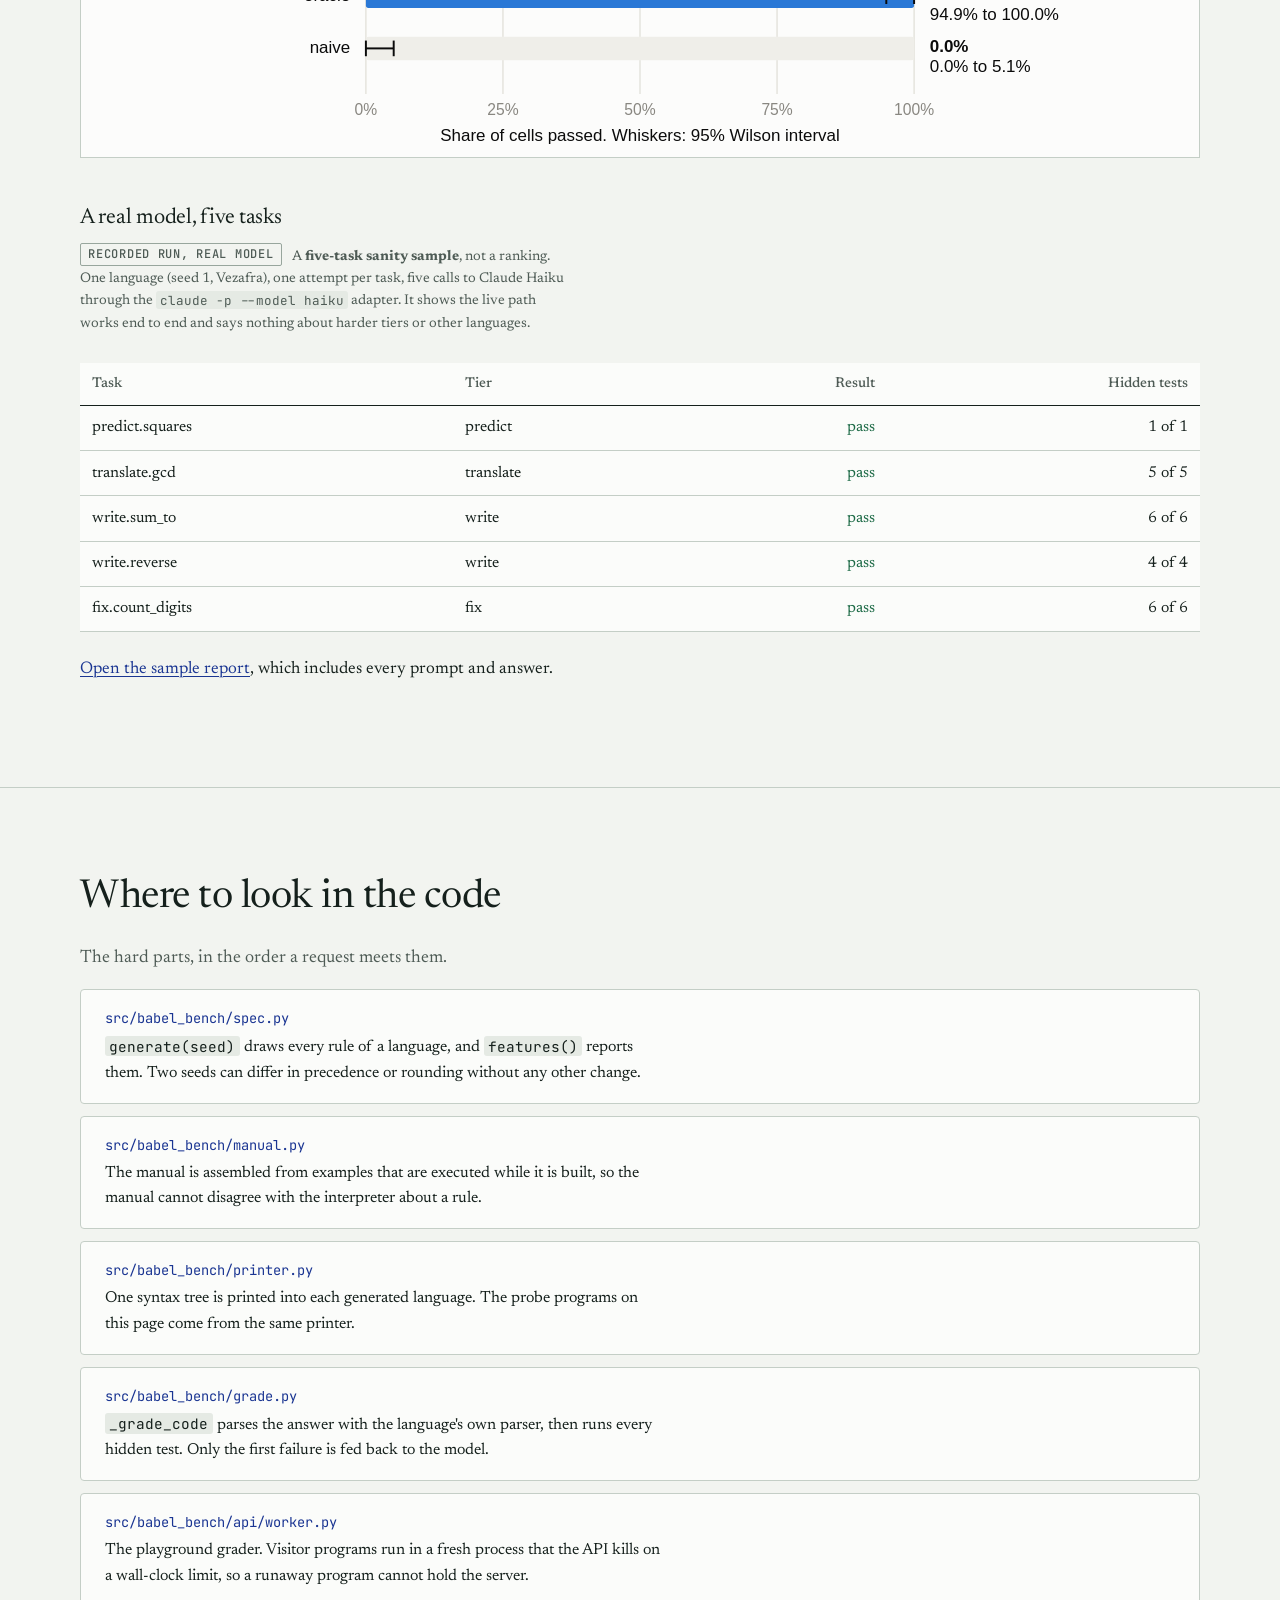
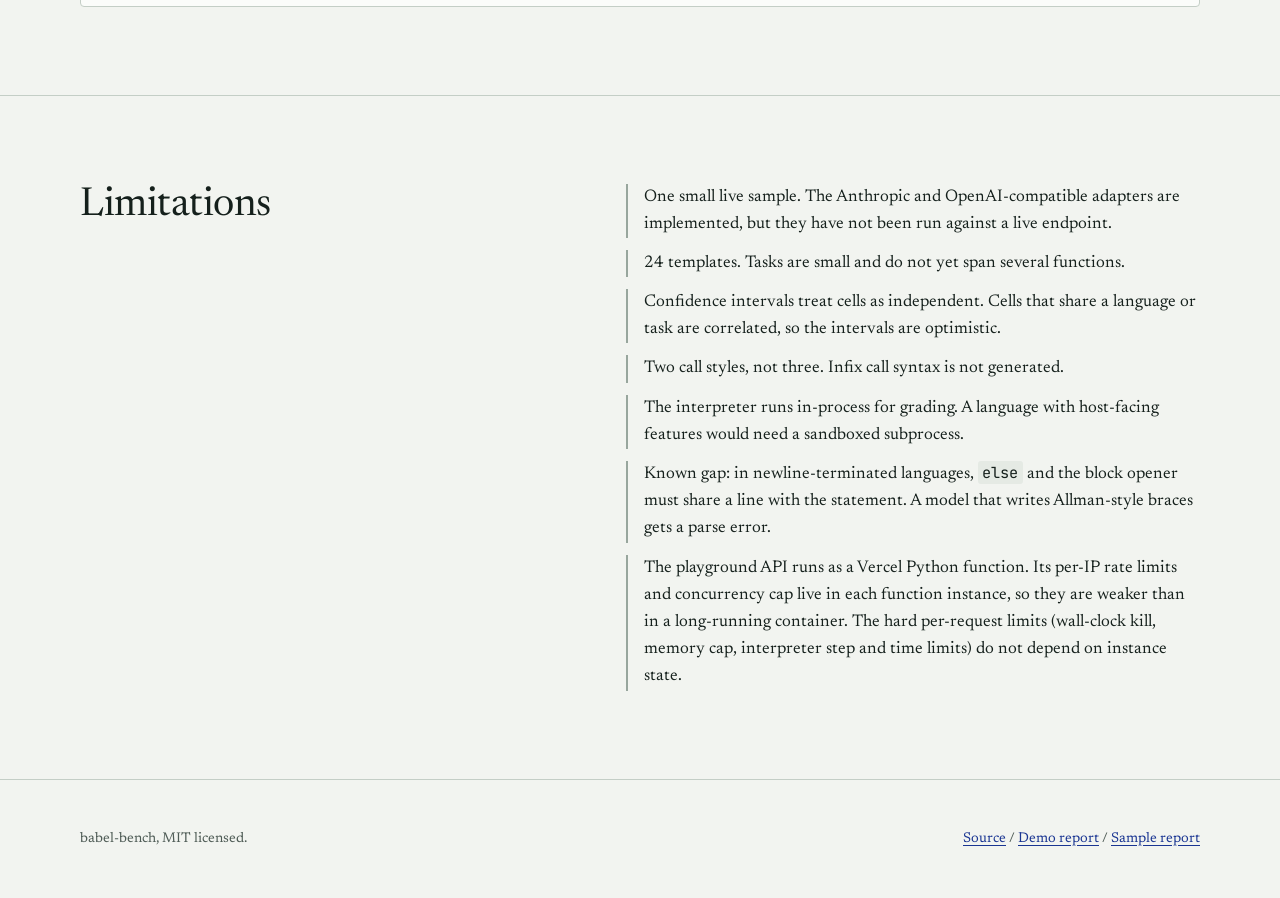
==== commit 4f542711: "feat(site): redesigned landing page and playground Header with navigation, primary and secondary act" ====
--- a/site/index.html
+++ b/site/index.html
@@ -3,11 +3,15 @@
 <head>
   <meta charset="utf-8">
   <meta name="viewport" content="width=device-width, initial-scale=1">
-  <title>babel-bench: a benchmark in languages that did not exist until the run</title>
+  <title>babel-bench: a coding benchmark in languages that did not exist until the run</title>
   <meta name="description" content="babel-bench generates a programming language from a seed, gives a model only its manual, and grades the answer by running it in the language's own interpreter.">
   <meta property="og:title" content="babel-bench">
   <meta property="og:description" content="A coding benchmark in programming languages generated from a seed. Models get only the manual.">
   <meta property="og:type" content="website">
+  <meta property="og:image" content="https://babel-bench-site.vercel.app/og.png">
+  <meta property="og:image:width" content="1200">
+  <meta property="og:image:height" content="630">
+  <meta name="twitter:card" content="summary_large_image">
   <meta name="theme-color" content="#2446C4">
   <link rel="icon" href="favicon.svg" type="image/svg+xml">
   <link rel="preconnect" href="https://fonts.googleapis.com">
@@ -16,82 +20,116 @@
   <link rel="stylesheet" href="styles.css">
 </head>
 <body>
-
-<header class="hero">
+<a class="skip" href="#main">Skip to content</a>
+
+<header class="top">
+  <div class="wrap top-bar">
+    <a class="mark" href="#top" aria-label="babel-bench, top of page">
+      <svg width="22" height="22" viewBox="0 0 22 22" aria-hidden="true"><rect x="1" y="1" width="20" height="20" rx="3" fill="none" stroke="currentColor" stroke-width="1.5"/><path d="M6 7h10M6 11h7M6 15h9" stroke="#2446C4" stroke-width="1.8" stroke-linecap="round"/></svg>
+      <span>babel-bench</span>
+    </a>
+    <nav class="nav" aria-label="Sections">
+      <a href="#playground">Playground</a>
+      <a href="#rules">Rules</a>
+      <a href="#evidence">Evidence</a>
+      <a href="#code">Code</a>
+      <a href="#limits">Limits</a>
+    </nav>
+    <a class="btn btn-quiet btn-sm" href="https://github.com/codealisha99/babel-bench">GitHub</a>
+  </div>
+</header>
+
+<main id="main">
+
+<section class="hero" id="top">
   <div class="wrap hero-grid">
-    <div>
+    <div class="hero-copy">
+      <p class="eyebrow">A benchmark that cannot be memorised</p>
       <h1>Models learn a language that the run invents.</h1>
       <p class="lede">babel-bench generates a programming language from a seed, gives the model only that language's manual, and grades the answer by running it in the language's own interpreter.</p>
-      <nav class="links" aria-label="Project links">
-        <a href="#playground">Try the playground</a>
-        <a href="#evidence">See the evidence</a>
-        <a href="https://github.com/codealisha99/babel-bench">Source on GitHub</a>
-      </nav>
-    </div>
-    <figure class="specimen" aria-label="A generated program and its printed output">
-      <header><strong>Vezafra</strong> (seed 1), a predict task</header>
-      <pre>i = 1 .
+      <div class="actions">
+        <a class="btn btn-primary" href="#playground">Try the playground</a>
+        <a class="btn btn-secondary" href="https://github.com/codealisha99/babel-bench">View source on GitHub</a>
+      </div>
+    </div>
+
+    <figure class="specimen" id="specimen" aria-labelledby="specimen-title">
+      <div class="specimen-bar">
+        <p id="specimen-title" class="specimen-title" aria-live="polite">
+          <span class="lang-name">Vezafra</span> <span class="meta">seed 1</span>
+        </p>
+        <button type="button" class="btn btn-quiet btn-sm" id="reroll" disabled>New language</button>
+      </div>
+      <p class="specimen-task">Same program in every language. Predict its output.</p>
+      <pre class="code" id="hero-program"><code>i = 1 .
 botu i &lt;= 4 poutrai
   kepen(- (i * i) / 3) .
   i = i + 1 .
-teevu</pre>
-      <div class="out">
-        <span>Expected output, computed by the interpreter under this language's rules</span>
-        <pre>0
+teevu</code></pre>
+      <p class="specimen-label">Printed by the interpreter</p>
+      <pre class="code out" id="hero-output"><code>0
 -1
 -3
--5</pre>
-      </div>
+-5</code></pre>
+      <ul class="chips" id="hero-chips" aria-label="Rules of this language"></ul>
+      <p class="specimen-foot"><a id="hero-open" href="#playground">Open this language in the playground</a></p>
     </figure>
   </div>
-</header>
-
-<section id="problem">
-  <div class="wrap prose">
+</section>
+
+<section class="problem" id="problem">
+  <div class="wrap split">
     <h2>Static benchmarks end up in training data.</h2>
-    <p>A coding benchmark with a fixed set of problems gets copied, discussed and trained on, then saturates. A score on it tells you how much the model has memorised.</p>
-    <p>babel-bench removes the memory route. Every run uses a language that did not exist before it. The model can reach a correct answer only by reading the manual it is given, and nothing it learned before the run contains that language.</p>
-  </div>
-</section>
-
-<section id="how">
-  <div class="wrap two">
-    <div class="prose">
-      <h2>How a run works</h2>
-      <ol class="steps">
-        <li><p><strong>Generate.</strong> A seed fixes the keywords, block delimiters, operator spellings, precedence, call style, index base, division and modulo rounding, truthiness and the and/or result.</p></li>
-        <li><p><strong>Document.</strong> The manual is built from examples. Each example is written as a syntax tree, printed in the language, executed, and the output the interpreter produced is what the manual states.</p></li>
-        <li><p><strong>Ask.</strong> The model gets the manual and one task: predict the output of a program, translate a Python function, write a function from a spec, or fix a program with one injected bug.</p></li>
-        <li><p><strong>Grade.</strong> The answer is parsed by that language's own parser and run against hidden tests in the interpreter. The interpreter has step, depth, size, output and time limits.</p></li>
-      </ol>
-    </div>
-    <div class="prose">
-      <h2>One seed, many languages</h2>
-      <p>These are the randomised rules of Vezafra, the language from the specimen. Another seed changes them.</p>
-      <dl class="features">
-        <dt>Index base</dt><dd>0-based</dd>
-        <dt>Integer division</dt><dd>rounds toward zero</dd>
-        <dt>Modulo sign</dt><dd>follows divisor</dd>
-        <dt>Zero is</dt><dd>false</dd>
-        <dt>Empty collection is</dt><dd>false</dd>
-        <dt>and / or result</dt><dd>boolean</dd>
-        <dt>Precedence</dt><dd>permuted</dd>
-        <dt>Blocks</dt><dd>keyword pair</dd>
-        <dt>Terminator</dt><dd>semicolon-style</dd>
-      </dl>
-      <p class="note">Source: <code>babel-bench show --seed 1</code>, run in this repository.</p>
-    </div>
-  </div>
-</section>
-
-<section id="architecture">
-  <div class="wrap two">
-    <div class="prose">
+    <div class="body">
+      <p>A coding benchmark with a fixed set of problems gets copied, discussed and trained on, then saturates. A score on it tells you how much the model has memorised.</p>
+      <p>babel-bench removes the memory route. Every run uses a language that did not exist before it. The model can reach a correct answer only by reading the manual it is given.</p>
+    </div>
+  </div>
+</section>
+
+<section class="how" id="how">
+  <div class="wrap">
+    <h2>How a run works</h2>
+    <ol class="steps">
+      <li><span class="step-n">1</span><div><h3>Generate</h3><p>A seed fixes the keywords, block delimiters, operator spellings, precedence, call style, index base, division and modulo rounding, truthiness and the and/or result.</p></div></li>
+      <li><span class="step-n">2</span><div><h3>Document</h3><p>The manual is built from examples. Each example is written as a syntax tree, printed in the language, executed, and the output the interpreter produced is what the manual states.</p></div></li>
+      <li><span class="step-n">3</span><div><h3>Ask</h3><p>The model gets the manual and one task: predict a program's output, translate a Python function, write a function from a spec, or fix a program with one injected bug.</p></div></li>
+      <li><span class="step-n">4</span><div><h3>Grade</h3><p>The answer is parsed by that language's own parser and run against hidden tests in the interpreter, under step, depth, size, output and time limits.</p></div></li>
+    </ol>
+  </div>
+</section>
+
+<section class="rules" id="rules">
+  <div class="wrap">
+    <h2>One seed, many languages</h2>
+    <p class="intro">Each row is a rule the seed can change. Seeds 1, 2 and 3 are below, running the same probe programs through the same interpreter. Cells that differ between seeds are marked.</p>
+    <div class="table-wrap">
+      <table class="matrix" id="feature-matrix">
+        <caption class="sr-only">Generated rules for seeds 1, 2 and 3</caption>
+        <thead><tr><th scope="col">Rule</th><th scope="col" id="fm-s1">Seed 1</th><th scope="col" id="fm-s2">Seed 2</th><th scope="col" id="fm-s3">Seed 3</th></tr></thead>
+        <tbody id="feature-body"><tr><td colspan="4" class="loading">Loading the generated rules...</td></tr></tbody>
+      </table>
+    </div>
+    <h3 class="subhead">The same probes, executed</h3>
+    <p class="note">Each source line is printed from one syntax tree per probe. The output under it is what the interpreter printed for that language.</p>
+    <div class="table-wrap">
+      <table class="matrix probes" id="probe-matrix">
+        <caption class="sr-only">Probe programs and their interpreter output, seeds 1 to 3</caption>
+        <thead><tr><th scope="col">Probe</th><th scope="col">Seed 1</th><th scope="col">Seed 2</th><th scope="col">Seed 3</th></tr></thead>
+        <tbody id="probe-body"><tr><td colspan="4" class="loading">Loading the probes...</td></tr></tbody>
+      </table>
+    </div>
+  </div>
+</section>
+
+<section class="architecture" id="architecture">
+  <div class="wrap split">
+    <div class="body">
       <h2>Architecture</h2>
       <p>One shared AST and one interpreter give the meaning of every program. Each generated language has its own lexer, parser and printer, so a grammar bug cannot change what a program means.</p>
       <p>The model is an adapter. Anthropic, any OpenAI-compatible endpoint, any shell command, a perfect oracle and a naive baseline all plug into the same harness, which resumes finished cells and writes one JSON line per cell.</p>
     </div>
-    <div>
+    <figure class="diagram-wrap">
       <svg class="diagram" viewBox="0 0 360 600" role="img" aria-labelledby="arch-title arch-desc">
         <title id="arch-title">Pipeline from seed to report</title>
         <desc id="arch-desc">A seed defines a language spec. The spec drives the manual, the printer and parser, and the task templates. The model receives the manual and a task. The grader parses the answer and runs hidden tests in the interpreter. Results are written to JSONL and rendered as an HTML report.</desc>
@@ -136,94 +174,135 @@
           <text x="180" y="554" text-anchor="middle">results.jsonl, then report.html</text>
         </g>
       </svg>
-    </div>
-  </div>
-</section>
-
-<section id="evidence">
-  <div class="wrap prose">
+    </figure>
+  </div>
+</section>
+
+<section class="playground" id="playground">
+  <div class="wrap">
+    <div class="pg-head">
+      <div>
+        <h2>Playground</h2>
+        <p class="intro">Pick a seed or roll one. Read that language's manual, pick a task, and write the program. It is parsed and run by the interpreter the benchmark uses, against hidden tests. Predict tasks are read, not graded: work out the output yourself.</p>
+      </div>
+    </div>
+
+    <div class="pg-bar">
+      <label class="field seed-field">Seed
+        <input id="seed" type="number" min="0" max="99999" value="1" inputmode="numeric">
+      </label>
+      <button type="button" class="btn btn-secondary btn-sm" id="roll">Random seed</button>
+      <button type="button" class="btn btn-primary btn-sm" id="load">Load language</button>
+      <p id="lang-name" class="lang-status" aria-live="polite"></p>
+    </div>
+    <p id="api-status" class="notice" role="status" hidden></p>
+
+    <div class="pg-grid">
+      <details class="manual-wrap" id="manual-wrap" open>
+        <summary>Reference manual <span class="meta" id="manual-meta"></span></summary>
+        <nav class="manual-index" id="manual-index" aria-label="Manual sections"><span class="meta">Load a language to read its manual.</span></nav>
+        <div class="manual" id="manual" tabindex="0" aria-label="Reference manual"></div>
+      </details>
+
+      <div class="workbench">
+        <div class="task-row">
+          <label class="field">Task
+            <select id="task" disabled><option>Load a language first</option></select>
+          </label>
+          <p id="task-kind" class="meta"></p>
+        </div>
+        <p id="task-statement" class="statement"></p>
+
+        <div id="predict-view" class="predict-view" hidden>
+          <p class="label">Program to read</p>
+          <pre class="code" id="predict-program"><code></code></pre>
+        </div>
+
+        <div class="editor-head" id="editor-head">
+          <p class="label">Your program</p>
+          <button type="button" class="btn btn-quiet btn-sm" id="starter" disabled>Show me a starter</button>
+        </div>
+        <p class="starter-note" id="starter-note" hidden></p>
+        <div class="editor" id="editor">
+          <pre class="gutter" id="gutter" aria-hidden="true"><span class="gutter-inner" id="gutter-inner"></span></pre>
+          <div class="code-area">
+            <div class="err-band" id="err-band" hidden></div>
+            <textarea id="program" wrap="off" spellcheck="false" autocapitalize="off" autocorrect="off" maxlength="8000" aria-label="Your program" aria-describedby="program-help" disabled></textarea>
+          </div>
+        </div>
+        <div class="run-row">
+          <button type="button" class="btn btn-primary" id="run" disabled>Run against hidden tests</button>
+          <p class="meta" id="program-help">Ctrl+Enter or Cmd+Enter runs it. Up to 8,000 characters. Reply with the program only; a fenced block is fine.</p>
+        </div>
+        <p class="error-line" id="error-line" hidden></p>
+
+        <div id="result" class="result" aria-live="polite" aria-busy="false"></div>
+      </div>
+    </div>
+  </div>
+</section>
+
+<section class="evidence" id="evidence">
+  <div class="wrap">
     <h2>Evidence</h2>
-    <p>Everything below was produced by commands in this repository. Nothing is a leaderboard.</p>
-
-    <h3>Keyless demo: oracle and naive baselines</h3>
-    <p>Three languages (seeds 1 to 3), all 24 tasks, one attempt. The oracle is given the reference answer, so 100% checks the plumbing, not the model. The naive baseline writes Python syntax, which no generated language accepts, so its score is a floor.</p>
-    <table class="table">
-      <thead><tr><th>Baseline</th><th class="num">Passed</th></tr></thead>
-      <tbody>
-        <tr><td>oracle</td><td class="num pass">72 / 72</td></tr>
-        <tr><td>naive (Python syntax)</td><td class="num fail">0 / 72</td></tr>
-      </tbody>
-    </table>
-    <p class="note">Output of <code>uv run babel-bench demo</code>, unedited:</p>
-    <pre class="replay">72 cells (3 languages x 24 tasks)
+    <p class="intro">Everything below was produced by commands in this repository. Nothing is a leaderboard.</p>
+
+    <h3 class="subhead">Keyless demo: oracle and naive baselines</h3>
+    <p class="note">Three languages (seeds 1 to 3), all 24 tasks, one attempt. The oracle is given the reference answer, so 100% checks the plumbing, not a model. The naive baseline writes Python syntax, which no generated language accepts, so its score is a floor.</p>
+    <div class="stats">
+      <div class="stat"><span class="stat-n pass">72 / 72</span><span class="stat-l">oracle passed</span></div>
+      <div class="stat"><span class="stat-n fail">0 / 72</span><span class="stat-l">naive (Python syntax) passed</span></div>
+    </div>
+    <details class="output-details">
+      <summary>Output of <code>uv run babel-bench demo</code>, unedited</summary>
+      <pre class="code replay"><code>72 cells (3 languages x 24 tasks)
 oracle: recorded 72, already done 0, model errors 0, errored cells 0
 naive: recorded 72, already done 0, model errors 0, errored cells 0
 results: runs/demo/results.jsonl
 wrote runs/demo/report.html from 144 records
   oracle                                   72/72 passed
   naive                                    0/72 passed
-open runs/demo/report.html</pre>
-    <p><a href="evidence/demo-report.html">Open the full demo report</a>.</p>
-    <iframe class="report-frame" src="evidence/demo-report.html" title="babel-bench demo report, generated by the demo command"></iframe>
-
-    <h3>A real model, five tasks</h3>
-    <p>This is a <strong>five-task sanity sample</strong>, not a ranking. It is one language (seed 1, Vezafra), one attempt per task, and five calls to Claude Haiku through the <code>claude -p --model haiku</code> command adapter. It shows the live path works end to end. It says nothing about harder tiers or other languages.</p>
-    <div class="table-wrap"><table class="table">
-      <thead><tr><th>Task</th><th>Tier</th><th class="num">Result</th><th class="num">Hidden tests</th></tr></thead>
-      <tbody>
-        <tr><td>predict.squares</td><td>predict</td><td class="num pass">pass</td><td class="num">1 of 1</td></tr>
-        <tr><td>translate.gcd</td><td>translate</td><td class="num pass">pass</td><td class="num">5 of 5</td></tr>
-        <tr><td>write.sum_to</td><td>write</td><td class="num pass">pass</td><td class="num">6 of 6</td></tr>
-        <tr><td>write.reverse</td><td>write</td><td class="num pass">pass</td><td class="num">4 of 4</td></tr>
-        <tr><td>fix.count_digits</td><td>fix</td><td class="num pass">pass</td><td class="num">6 of 6</td></tr>
-      </tbody>
-    </table></div>
+open runs/demo/report.html</code></pre>
+    </details>
+    <p class="report-links"><a class="btn btn-secondary btn-sm" href="evidence/demo-report.html">Open the full demo report</a></p>
+    <iframe class="report-frame" src="evidence/demo-report.html" title="babel-bench demo report, generated by the demo command" loading="lazy"></iframe>
+
+    <h3 class="subhead">A real model, five tasks</h3>
+    <p class="note"><span class="tag">Recorded run, real model</span> A <strong>five-task sanity sample</strong>, not a ranking. One language (seed 1, Vezafra), one attempt per task, five calls to Claude Haiku through the <code>claude -p --model haiku</code> adapter. It shows the live path works end to end and says nothing about harder tiers or other languages.</p>
+    <div class="table-wrap">
+      <table class="table">
+        <thead><tr><th scope="col">Task</th><th scope="col">Tier</th><th scope="col" class="num">Result</th><th scope="col" class="num">Hidden tests</th></tr></thead>
+        <tbody>
+          <tr><td>predict.squares</td><td>predict</td><td class="num pass">pass</td><td class="num">1 of 1</td></tr>
+          <tr><td>translate.gcd</td><td>translate</td><td class="num pass">pass</td><td class="num">5 of 5</td></tr>
+          <tr><td>write.sum_to</td><td>write</td><td class="num pass">pass</td><td class="num">6 of 6</td></tr>
+          <tr><td>write.reverse</td><td>write</td><td class="num pass">pass</td><td class="num">4 of 4</td></tr>
+          <tr><td>fix.count_digits</td><td>fix</td><td class="num pass">pass</td><td class="num">6 of 6</td></tr>
+        </tbody>
+      </table>
+    </div>
     <p><a href="evidence/haiku-sample-report.html">Open the sample report</a>, which includes every prompt and answer.</p>
   </div>
 </section>
 
-<section id="playground">
-  <div class="wrap">
-    <div class="prose">
-      <h2>Playground</h2>
-      <p>Pick a seed or roll one, read that language's manual, then write a program for a code task. The program is parsed and run by the same interpreter the benchmark uses, against hidden tests. You get pass or fail, the feedback the harness would give a model, and what your program prints.</p>
-      <p class="note">Predict tasks are not graded here. Read the program and work out its output yourself.</p>
-    </div>
-    <div class="play" style="margin-top:2rem">
-      <div class="panel">
-        <div class="controls">
-          <label>Seed
-            <input id="seed" type="number" min="0" max="99999" value="1" inputmode="numeric">
-          </label>
-          <button type="button" id="roll" class="quiet">Random seed</button>
-          <button type="button" id="load">Load language</button>
-        </div>
-        <p id="lang-name" class="status" aria-live="polite"></p>
-        <pre id="manual" class="manual" tabindex="0" aria-label="Reference manual"></pre>
-      </div>
-      <div class="panel">
-        <div class="controls">
-          <label>Task
-            <select id="task" disabled><option>Load a language first</option></select>
-          </label>
-        </div>
-        <p id="task-statement" class="note"></p>
-        <label style="margin-top:.75rem">Your program
-          <textarea id="program" maxlength="8000" spellcheck="false" aria-describedby="program-help" disabled></textarea>
-        </label>
-        <p id="program-help" class="note">Up to 8,000 characters. Reply format: the program only, optionally in a fenced block.</p>
-        <div class="controls"><button type="button" id="run" disabled>Run against hidden tests</button></div>
-        <div id="result" class="result" aria-live="polite"></div>
-      </div>
-    </div>
-    <p id="api-status" class="status offline" role="status" hidden></p>
-  </div>
-</section>
-
-<section id="limits">
-  <div class="wrap prose">
+<section class="code-section" id="code">
+  <div class="wrap">
+    <h2>Where to look in the code</h2>
+    <p class="intro">The hard parts, in the order a request meets them.</p>
+    <ul class="code-list">
+      <li><a href="https://github.com/codealisha99/babel-bench/blob/main/src/babel_bench/spec.py"><code>src/babel_bench/spec.py</code></a><p><code>generate(seed)</code> draws every rule of a language, and <code>features()</code> reports them. Two seeds can differ in precedence or rounding without any other change.</p></li>
+      <li><a href="https://github.com/codealisha99/babel-bench/blob/main/src/babel_bench/manual.py"><code>src/babel_bench/manual.py</code></a><p>The manual is assembled from examples that are executed while it is built, so the manual cannot disagree with the interpreter about a rule.</p></li>
+      <li><a href="https://github.com/codealisha99/babel-bench/blob/main/src/babel_bench/printer.py"><code>src/babel_bench/printer.py</code></a><p>One syntax tree is printed into each generated language. The probe programs on this page come from the same printer.</p></li>
+      <li><a href="https://github.com/codealisha99/babel-bench/blob/main/src/babel_bench/grade.py"><code>src/babel_bench/grade.py</code></a><p><code>_grade_code</code> parses the answer with the language's own parser, then runs every hidden test. Only the first failure is fed back to the model.</p></li>
+      <li><a href="https://github.com/codealisha99/babel-bench/blob/main/src/babel_bench/api/worker.py"><code>src/babel_bench/api/worker.py</code></a><p>The playground grader. Visitor programs run in a fresh process that the API kills on a wall-clock limit, so a runaway program cannot hold the server.</p></li>
+    </ul>
+  </div>
+</section>
+
+<section class="limits" id="limits">
+  <div class="wrap split">
     <h2>Limitations</h2>
-    <ul class="limits">
+    <ul class="limits-list">
       <li>One small live sample. The Anthropic and OpenAI-compatible adapters are implemented, but they have not been run against a live endpoint.</li>
       <li>24 templates. Tasks are small and do not yet span several functions.</li>
       <li>Confidence intervals treat cells as independent. Cells that share a language or task are correlated, so the intervals are optimistic.</li>
@@ -235,9 +314,12 @@
   </div>
 </section>
 
-<footer>
-  <div class="wrap">
-    <p>babel-bench, MIT licensed. <a href="https://github.com/codealisha99/babel-bench">Source</a> &middot; <a href="evidence/demo-report.html">Demo report</a> &middot; <a href="evidence/haiku-sample-report.html">Sample report</a></p>
+</main>
+
+<footer class="foot">
+  <div class="wrap foot-inner">
+    <p>babel-bench, MIT licensed.</p>
+    <p><a href="https://github.com/codealisha99/babel-bench">Source</a> <span aria-hidden="true">/</span> <a href="evidence/demo-report.html">Demo report</a> <span aria-hidden="true">/</span> <a href="evidence/haiku-sample-report.html">Sample report</a></p>
   </div>
 </footer>
 
--- a/site/styles.css
+++ b/site/styles.css
@@ -1,115 +1,298 @@
 :root {
   --paper: #F2F4F0;
   --paper-2: #E5EAE4;
+  --surface: #FBFCFA;
   --ink: #15201C;
-  --muted: #53605A;
+  --muted: #4E5B55;
   --rule: #C4CEC6;
+  --rule-strong: #98A69D;
   --accent: #2446C4;
+  --accent-ink: #1A3592;
   --pass: #1E6B47;
   --fail: #A3372A;
   --serif: "Newsreader", "Iowan Old Style", Georgia, serif;
   --mono: "JetBrains Mono", ui-monospace, Menlo, Consolas, monospace;
+
+  /* type scale */
+  --fs-body: 1.0625rem;
+  --fs-small: .875rem;
+  --fs-mono: .875rem;
+
+  /* spacing scale */
+  --s1: .25rem; --s2: .5rem; --s3: .75rem; --s4: 1rem; --s5: 1.5rem; --s6: 2rem; --s7: 3rem; --s8: 4.5rem;
+  --gutter: clamp(1.25rem, 4vw, 2.5rem);
+  --measure: 62ch;
   color-scheme: light;
 }
+
 * { box-sizing: border-box; }
-html { -webkit-text-size-adjust: 100%; }
+html { -webkit-text-size-adjust: 100%; scroll-behavior: smooth; scroll-padding-top: 4.5rem; }
 body {
   margin: 0; background: var(--paper); color: var(--ink);
-  font-family: var(--serif); font-size: 1.125rem; line-height: 1.6;
-  font-optical-sizing: auto;
-}
-a { color: var(--accent); text-decoration-thickness: 1px; text-underline-offset: 3px; }
-a:focus-visible, button:focus-visible, input:focus-visible, select:focus-visible, textarea:focus-visible {
-  outline: 2px solid var(--accent); outline-offset: 3px;
-}
-.wrap { width: min(1080px, 100% - 2.5rem); margin-inline: auto; }
-.prose { max-width: 62ch; }
-h1, h2, h3 { font-weight: 500; line-height: 1.1; margin: 0; letter-spacing: -0.01em; }
-h2 { font-size: clamp(1.8rem, 3.6vw, 2.5rem); margin-bottom: 1.25rem; }
-h3 { font-size: 1.3rem; margin-bottom: .5rem; }
-p { margin: 0 0 1.1em; }
-code, pre, .mono { font-family: var(--mono); font-size: .86em; }
-code { background: var(--paper-2); padding: .05em .3em; border-radius: 3px; }
+  font-family: var(--serif); font-size: var(--fs-body); line-height: 1.6;
+  font-optical-sizing: auto; text-rendering: optimizeLegibility;
+}
+a { color: var(--accent-ink); text-decoration-thickness: 1px; text-underline-offset: 3px; }
+a:hover { color: var(--accent); }
+[hidden] { display: none !important; }
+:focus-visible { outline: 2px solid var(--accent); outline-offset: 3px; border-radius: 2px; }
+.sr-only { position: absolute; width: 1px; height: 1px; overflow: hidden; clip: rect(0 0 0 0); white-space: nowrap; }
+.skip { position: absolute; left: var(--s4); top: -3rem; background: var(--ink); color: var(--paper); padding: var(--s2) var(--s3); z-index: 10; }
+.skip:focus { top: var(--s2); }
+
+.wrap { width: min(1120px, 100% - 2 * var(--gutter)); margin-inline: auto; }
+h1, h2, h3 { font-weight: 400; line-height: 1.1; margin: 0; letter-spacing: -0.012em; }
+h1 { font-size: clamp(2.6rem, 5.4vw, 4.4rem); letter-spacing: -0.02em; }
+h2 { font-size: clamp(1.9rem, 3.2vw, 2.5rem); margin-bottom: var(--s5); }
+h3 { font-size: 1.25rem; margin-bottom: var(--s2); }
+p { margin: 0 0 var(--s4); max-width: var(--measure); }
+.intro { color: var(--muted); font-size: 1.125rem; }
+.note, .meta { color: var(--muted); font-size: var(--fs-small); }
+.label { font-size: var(--fs-small); color: var(--muted); margin-bottom: var(--s2); }
+.subhead { margin: var(--s7) 0 var(--s3); font-size: 1.375rem; }
+code, pre, .code { font-family: var(--mono); font-size: var(--fs-mono); }
+code { background: var(--paper-2); padding: .05em .3em; border-radius: 3px; font-size: .9em; }
+.tag { display: inline-block; font: 500 .75rem/1 var(--mono); text-transform: uppercase; letter-spacing: .06em; border: 1px solid var(--rule-strong); border-radius: 2px; padding: .3rem .45rem; margin-right: var(--s2); vertical-align: 1px; color: var(--muted); }
+
+/* buttons */
+.btn {
+  display: inline-flex; align-items: center; justify-content: center; gap: var(--s2);
+  font: 500 1rem/1.2 var(--serif); text-decoration: none; cursor: pointer;
+  padding: .72rem 1.15rem; border-radius: 3px; border: 1px solid transparent; min-height: 2.75rem;
+  transition: background-color .15s ease, color .15s ease, border-color .15s ease;
+}
+.btn-primary { background: var(--accent); color: #fff; }
+.btn-primary:hover { background: var(--accent-ink); color: #fff; }
+.btn-secondary { background: transparent; color: var(--ink); border-color: var(--ink); }
+.btn-secondary:hover { background: var(--ink); color: var(--paper); }
+.btn-quiet { background: transparent; color: var(--ink); border-color: var(--rule-strong); }
+.btn-quiet:hover { border-color: var(--ink); }
+.btn-sm { font-size: .9375rem; padding: .45rem .8rem; min-height: 2.25rem; }
+button:disabled, .btn:disabled { opacity: .45; cursor: not-allowed; }
+
+/* header */
+.top { position: sticky; top: 0; z-index: 5; background: rgba(242, 244, 240, .92); backdrop-filter: blur(6px); border-bottom: 1px solid var(--rule); }
+.top-bar { display: flex; align-items: center; gap: var(--s5); min-height: 3.5rem; }
+.mark { display: inline-flex; align-items: center; gap: var(--s2); white-space: nowrap; color: var(--ink); text-decoration: none; font: 500 1.05rem/1 var(--mono); letter-spacing: -.01em; }
+.mark svg { display: block; }
+.nav { display: flex; gap: var(--s5); margin-left: auto; font-size: .98rem; overflow-x: auto; scrollbar-width: none; }
+.nav::-webkit-scrollbar { display: none; }
+.nav a { color: var(--ink); text-decoration: none; white-space: nowrap; padding: var(--s2) 0; border-bottom: 1px solid transparent; }
+.nav a:hover { border-bottom-color: var(--accent); }
 
 /* hero */
-.hero { padding: clamp(2.5rem, 7vw, 5.5rem) 0 clamp(2.5rem, 6vw, 4.5rem); border-bottom: 1px solid var(--rule); }
-.hero-grid { display: grid; gap: 2.5rem; align-items: start; }
-.hero h1 { font-size: clamp(2.6rem, 6.4vw, 5rem); font-weight: 400; letter-spacing: -0.02em; }
-.hero .lede { font-size: clamp(1.1rem, 2vw, 1.3rem); color: var(--muted); margin-top: 1.4rem; max-width: 36ch; }
-.links { display: flex; flex-wrap: wrap; gap: .75rem 1.5rem; margin-top: 1.75rem; font-size: 1rem; }
-.links a { font-weight: 500; }
-.specimen {
-  background: #FBFCFA; border: 1px solid var(--rule); border-radius: 4px; padding: 1.25rem 1.25rem 1rem;
-  box-shadow: 6px 6px 0 var(--paper-2);
-}
-.specimen header { font-size: .95rem; color: var(--muted); border-bottom: 1px solid var(--rule); padding-bottom: .6rem; margin-bottom: .9rem; }
-.specimen header strong { color: var(--ink); font-weight: 500; }
-.specimen pre { margin: 0; white-space: pre-wrap; line-height: 1.55; }
-.specimen .out { margin-top: .9rem; padding-top: .8rem; border-top: 1px dashed var(--rule); }
-.specimen .out span { display: block; font-size: .85rem; color: var(--muted); margin-bottom: .3rem; font-family: var(--serif); }
+.hero { padding: clamp(2.5rem, 6vw, 5rem) 0 clamp(3rem, 6vw, 4.5rem); border-bottom: 1px solid var(--rule); }
+.hero-grid { display: grid; gap: var(--s7); align-items: center; }
+.eyebrow { font: 500 .8rem/1 var(--mono); text-transform: uppercase; letter-spacing: .08em; color: var(--accent-ink); margin-bottom: var(--s5); }
+.lede { font-size: clamp(1.125rem, 1.8vw, 1.3rem); color: var(--muted); margin-top: var(--s5); max-width: 36ch; }
+.actions { display: flex; flex-wrap: wrap; gap: var(--s3); margin-top: var(--s6); }
+
+.specimen { margin: 0; background: var(--surface); border: 1px solid var(--rule); border-radius: 4px; padding: var(--s5); box-shadow: 8px 8px 0 var(--paper-2); min-width: 0; }
+.specimen-bar { display: flex; align-items: center; justify-content: space-between; gap: var(--s3); }
+.specimen-title { margin: 0; font-size: 1.05rem; }
+.lang-name { font-weight: 500; }
+.specimen-task { margin: var(--s2) 0 var(--s4); font-size: var(--fs-small); color: var(--muted); }
+.specimen-label { font-size: var(--fs-small); color: var(--muted); margin: var(--s4) 0 var(--s2); padding-top: var(--s4); border-top: 1px dashed var(--rule); }
+.specimen-foot { margin: var(--s4) 0 0; font-size: var(--fs-small); }
+.chips { list-style: none; display: flex; flex-wrap: wrap; gap: var(--s2); padding: 0; margin: var(--s4) 0 0; }
+.chips li { font: 400 .78rem/1.3 var(--mono); color: var(--ink); background: var(--paper); border: 1px solid var(--rule); border-radius: 2px; padding: .3rem .5rem; }
+.chips li span { color: var(--muted); }
+.specimen.swap .code { animation: swap .25s ease; }
+@keyframes swap { from { opacity: .2; } to { opacity: 1; } }
+
+.code { background: var(--paper); border: 1px solid var(--rule); border-radius: 3px; padding: var(--s3) var(--s4); margin: 0; overflow-x: auto; line-height: 1.6; white-space: pre; color: var(--ink); }
+.code code { background: none; padding: 0; font-size: inherit; }
+.code.out { background: var(--surface); }
 
 /* sections */
-section { padding: clamp(3rem, 7vw, 5rem) 0; border-bottom: 1px solid var(--rule); }
+section { padding: clamp(3.5rem, 7vw, 5.5rem) 0; border-bottom: 1px solid var(--rule); }
 section:last-of-type { border-bottom: 0; }
-.steps { list-style: none; padding: 0; margin: 0; counter-reset: s; }
-.steps li { display: grid; grid-template-columns: 2.2rem 1fr; gap: .25rem 1rem; padding: 1rem 0; border-top: 1px solid var(--rule); }
-.steps li:last-child { border-bottom: 1px solid var(--rule); }
-.steps li::before { counter-increment: s; content: counter(s); color: var(--accent); font-family: var(--mono); font-size: .9rem; padding-top: .3rem; }
-.steps p { margin: 0; }
-.features { display: grid; grid-template-columns: max-content 1fr; gap: .45rem 1.5rem; margin: 0; font-size: 1rem; }
-.features dt { color: var(--muted); }
-.features dd { margin: 0; }
-.two { display: grid; gap: 2.5rem; }
-.diagram { max-width: 420px; width: 100%; }
+
+.split { display: grid; gap: var(--s5); }
+.split h2 { margin-bottom: 0; }
+.split .body p:last-child { margin-bottom: 0; }
+
+/* problem + how */
+.problem { background: var(--surface); }
+.problem .split { gap: var(--s5); }
+.problem h2 { max-width: 16ch; }
+.steps { list-style: none; margin: 0; padding: 0; display: grid; gap: 0; counter-reset: s; border-top: 1px solid var(--rule); }
+.steps li { display: grid; grid-template-columns: 2.5rem 1fr; gap: var(--s4); padding: var(--s5) 0; border-bottom: 1px solid var(--rule); }
+.step-n { font: 500 .95rem/1 var(--mono); color: var(--accent-ink); padding-top: .35rem; }
+.steps h3 { font-size: 1.2rem; }
+.steps p { margin: 0; color: var(--ink); }
+
+/* rules matrix */
+.rules { background: var(--paper); }
+.table-wrap { overflow-x: auto; -webkit-overflow-scrolling: touch; margin: var(--s4) calc(-1 * var(--s2)) 0; padding: 0 var(--s2); }
+.matrix { width: 100%; min-width: 34rem; border-collapse: collapse; font-size: .95rem; background: var(--surface); }
+.matrix th, .matrix td { text-align: left; vertical-align: top; padding: var(--s3); border-bottom: 1px solid var(--rule); }
+.matrix thead th { font: 500 .8rem/1.2 var(--mono); text-transform: uppercase; letter-spacing: .05em; color: var(--muted); border-bottom: 1px solid var(--ink); background: var(--surface); }
+.matrix tbody th { font-weight: 400; color: var(--muted); width: 13rem; }
+.matrix td .val { font-weight: 500; }
+.matrix td.diff { background: #E6EEFB; }
+.matrix td.diff .val { color: var(--accent-ink); }
+.matrix .loading { color: var(--muted); font-style: italic; }
+.probes td { font: 400 .85rem/1.45 var(--mono); }
+.probes td .src { white-space: pre; display: block; color: var(--ink); overflow-x: auto; }
+.probes td .out { display: block; margin-top: var(--s2); color: var(--muted); }
+.probes td .out b { color: var(--accent-ink); font-weight: 500; }
+.probes th { width: 11rem; font: 400 .95rem/1.4 var(--serif); color: var(--ink); }
+.probes td.diff .out b { background: #fff; padding: 0 .25rem; border-radius: 2px; }
+
+/* architecture */
+.architecture .split { gap: var(--s7); }
+.diagram-wrap { margin: 0; max-width: 420px; width: 100%; justify-self: center; }
+.diagram { width: 100%; height: auto; display: block; }
 .diagram text { font-family: var(--serif); font-size: 15px; fill: var(--ink); }
 .diagram .small { font-family: var(--mono); font-size: 12px; fill: var(--muted); }
 
+/* playground */
+.playground { background: var(--surface); }
+.pg-head { margin-bottom: var(--s5); }
+.pg-head h2 { margin-bottom: var(--s3); }
+.pg-bar { display: flex; flex-wrap: wrap; align-items: flex-end; gap: var(--s3); padding-bottom: var(--s5); }
+.field { display: grid; gap: var(--s1); font-size: var(--fs-small); color: var(--muted); }
+input, select, textarea, button { font: inherit; color: var(--ink); }
+input, select, textarea { background: #fff; border: 1px solid var(--rule-strong); border-radius: 3px; padding: .5rem .6rem; }
+input[type=number] { width: 8.5rem; font-family: var(--mono); font-size: .95rem; }
+select { min-height: 2.5rem; max-width: 100%; }
+.lang-status { margin: 0 0 0 auto; font-size: 1rem; align-self: center; }
+.notice { border-left: 3px solid var(--fail); padding: var(--s2) var(--s4); background: var(--paper); margin: 0 0 var(--s5); font-size: var(--fs-small); }
+.notice.warn { border-left-color: #A87A1E; }
+
+.pg-grid { display: grid; gap: var(--s5); align-items: start; }
+.manual-wrap { background: var(--paper); border: 1px solid var(--rule); border-radius: 4px; min-width: 0; }
+.manual-wrap > summary { list-style: none; cursor: pointer; padding: var(--s4); font-size: 1.05rem; display: flex; justify-content: space-between; gap: var(--s3); align-items: baseline; border-bottom: 1px solid var(--rule); }
+.manual-wrap > summary::-webkit-details-marker { display: none; }
+.manual-wrap > summary::after { content: "Hide"; font: 400 .8rem var(--mono); color: var(--muted); }
+.manual-wrap:not([open]) > summary::after { content: "Show"; }
+.manual-index { display: flex; gap: var(--s2); overflow-x: auto; padding: var(--s3) var(--s4); border-bottom: 1px solid var(--rule); position: sticky; top: 0; background: var(--paper); z-index: 1; scrollbar-width: thin; }
+.manual-index a { font: 400 .8rem/1 var(--mono); color: var(--ink); text-decoration: none; border: 1px solid var(--rule-strong); border-radius: 2px; padding: .4rem .55rem; white-space: nowrap; background: var(--surface); }
+.manual-index a:hover { border-color: var(--accent); color: var(--accent-ink); }
+.manual { max-height: 34rem; overflow: auto; padding: var(--s4); font-size: .97rem; line-height: 1.55; background: var(--paper); }
+.manual h3 { margin: var(--s5) 0 var(--s2); font-size: 1.1rem; scroll-margin-top: 4rem; }
+.manual h3:first-child { margin-top: 0; }
+.manual p { margin: 0 0 var(--s3); }
+.manual ul { margin: 0 0 var(--s3); padding-left: 1.2rem; }
+.manual li { margin-bottom: var(--s1); }
+.manual pre { margin: var(--s2) 0 var(--s4); background: var(--surface); border: 1px solid var(--rule); border-radius: 3px; padding: var(--s3); font-size: .82rem; line-height: 1.5; overflow-x: auto; white-space: pre; }
+.manual code { font-size: .88em; }
+
+.workbench { min-width: 0; }
+.task-row { display: flex; flex-wrap: wrap; align-items: flex-end; gap: var(--s3) var(--s5); margin-bottom: var(--s3); }
+.task-row .meta { margin: 0 0 .6rem; }
+.statement { font-size: 1.02rem; margin-bottom: var(--s4); }
+.predict-view { margin-bottom: var(--s5); }
+.predict-view pre { margin: 0; }
+.editor-head { display: flex; align-items: center; justify-content: space-between; gap: var(--s3); margin-top: var(--s5); }
+.editor-head .label { margin: 0; }
+.starter-note { font-size: var(--fs-small); color: var(--muted); margin: var(--s2) 0 0; }
+
+.editor {
+  --lh: 22px;
+  display: grid; grid-template-columns: 3.25rem 1fr; border: 1px solid var(--rule-strong); border-radius: 3px; background: var(--surface);
+  height: 22rem; overflow: hidden; position: relative;
+}
+.editor:focus-within { outline: 2px solid var(--accent); outline-offset: 2px; }
+.gutter { margin: 0; overflow: hidden; background: var(--paper-2); color: var(--muted); border-right: 1px solid var(--rule); font: 400 13px/var(--lh) var(--mono); text-align: right; user-select: none; padding: 12px 0; }
+.gutter-inner { display: block; padding-right: .6rem; will-change: transform; }
+.gutter-inner span { display: block; height: var(--lh); }
+.gutter-inner span.err { color: var(--fail); font-weight: 500; background: rgba(163, 55, 42, .14); }
+.code-area { position: relative; min-width: 0; height: 100%; }
+#program {
+  display: block; width: 100%; height: 100%; border: 0; border-radius: 0; resize: none; background: transparent;
+  font: 400 13px/var(--lh) var(--mono); padding: 12px 12px 12px .75rem; white-space: pre; overflow: auto; tab-size: 2;
+  color: var(--ink); caret-color: var(--accent);
+}
+#program:focus { outline: none; }
+#program::placeholder { color: #7A8680; }
+.err-band { position: absolute; left: 0; right: 0; height: var(--lh); background: rgba(163, 55, 42, .12); box-shadow: inset 3px 0 0 var(--fail); pointer-events: none; z-index: 1; }
+
+.run-row { display: flex; flex-wrap: wrap; align-items: center; gap: var(--s3) var(--s4); margin-top: var(--s4); }
+.run-row .meta { margin: 0; max-width: 46ch; }
+.error-line { margin: var(--s4) 0 0; padding: var(--s3) var(--s4); border-left: 3px solid var(--fail); background: var(--paper); color: var(--fail); font-size: .95rem; }
+.error-line button { margin-left: var(--s2); }
+.error-line code { background: var(--surface); color: var(--ink); }
+
+.result { margin-top: var(--s5); font-size: 1rem; min-height: 0; }
+.verdict { font-size: 1.2rem; margin: 0 0 var(--s3); display: flex; align-items: baseline; gap: var(--s3); flex-wrap: wrap; }
+.verdict .pill { font: 500 .8rem/1 var(--mono); text-transform: uppercase; letter-spacing: .06em; padding: .35rem .5rem; border-radius: 2px; color: #fff; }
+.verdict.pass .pill { background: var(--pass); }
+.verdict.fail .pill { background: var(--fail); }
+.verdict.busy .pill { background: var(--muted); }
+.coldstart { font-size: var(--fs-small); color: var(--muted); margin: 0 0 var(--s3); }
+.tests { list-style: none; margin: 0; padding: 0; border-top: 1px solid var(--rule); }
+.tests li { display: grid; grid-template-columns: 3.75rem 1fr; gap: var(--s3); padding: var(--s2) 0; border-bottom: 1px solid var(--rule); font-size: .92rem; align-items: baseline; }
+.tests .st { font: 500 .75rem/1 var(--mono); text-transform: uppercase; letter-spacing: .05em; }
+.tests .st.pass { color: var(--pass); }
+.tests .st.fail { color: var(--fail); }
+.tests .test-name { font-family: var(--mono); font-size: .85rem; }
+.tests .detail { display: block; color: var(--muted); font-size: .85rem; margin-top: .15rem; font-family: var(--mono); overflow-wrap: anywhere; }
+.result pre { white-space: pre-wrap; background: var(--paper); border: 1px solid var(--rule); padding: var(--s3); margin: var(--s2) 0 0; font-size: .85rem; overflow-x: auto; }
+.result .label { margin-top: var(--s4); }
+
 /* evidence */
-.table { width: 100%; border-collapse: collapse; font-size: 1rem; margin: 1rem 0 1.5rem; }
-.table th, .table td { text-align: left; padding: .55rem .6rem .55rem 0; border-bottom: 1px solid var(--rule); vertical-align: top; }
-.table th { font-weight: 500; color: var(--muted); font-size: .9rem; }
-.table td.num, .table th.num { text-align: right; font-variant-numeric: tabular-nums; padding-right: 0; }
+.stats { display: grid; grid-template-columns: 1fr 1fr; gap: var(--s4); margin: var(--s4) 0 var(--s5); }
+.stat { background: var(--surface); border: 1px solid var(--rule); border-radius: 4px; padding: var(--s4) var(--s5); }
+.stat-n { display: block; font-size: clamp(2rem, 4vw, 2.75rem); line-height: 1; font-variant-numeric: lining-nums tabular-nums; }
+.stat-l { display: block; margin-top: var(--s2); font-size: var(--fs-small); color: var(--muted); }
 .pass { color: var(--pass); }
 .fail { color: var(--fail); }
-.replay { background: var(--ink); color: #DDE6E0; padding: 1rem 1.1rem; border-radius: 3px; overflow-x: auto; font-size: .85rem; line-height: 1.5; }
-.note { color: var(--muted); font-size: 1rem; }
-.report-frame { width: 100%; height: 620px; border: 1px solid var(--rule); background: #fff; margin-top: .5rem; }
-
-/* playground */
-.play { display: grid; gap: 1.5rem; }
-.panel { border: 1px solid var(--rule); background: #FBFCFA; padding: 1.1rem; border-radius: 4px; }
-.controls { display: flex; flex-wrap: wrap; gap: .6rem; align-items: end; }
-label { display: grid; gap: .25rem; font-size: .9rem; color: var(--muted); }
-input, select, textarea, button { font: inherit; color: var(--ink); }
-input, select, textarea { background: #fff; border: 1px solid #98A69D; border-radius: 3px; padding: .45rem .55rem; }
-input[type=number] { width: 9rem; }
-select { max-width: 100%; }
-textarea { width: 100%; min-height: 14rem; font-family: var(--mono); font-size: .88rem; line-height: 1.5; resize: vertical; }
-button { background: var(--ink); color: var(--paper); border: 0; border-radius: 3px; padding: .5rem .95rem; cursor: pointer; }
-button.quiet { background: transparent; color: var(--ink); border: 1px solid #98A69D; }
-button:disabled { opacity: .45; cursor: not-allowed; }
-.manual { max-height: 26rem; overflow: auto; background: #fff; border: 1px solid var(--rule); padding: .9rem; white-space: pre-wrap; font-family: var(--mono); font-size: .8rem; line-height: 1.5; margin: .6rem 0 0; }
-.status { font-size: .95rem; color: var(--muted); margin: .5rem 0 0; min-height: 1.4em; }
-.result { font-size: 1rem; margin-top: .75rem; }
-.result pre { white-space: pre-wrap; background: #fff; border: 1px solid var(--rule); padding: .7rem; margin: .4rem 0 0; font-size: .82rem; }
-.offline { border-left: 3px solid var(--fail); padding-left: .9rem; }
+.output-details { margin: var(--s4) 0; }
+.output-details summary { cursor: pointer; font-size: var(--fs-small); color: var(--muted); margin-bottom: var(--s2); }
+.replay { background: var(--ink); color: #DDE6E0; border: 0; }
+.report-links { margin: var(--s4) 0 var(--s3); }
+.report-frame { width: 100%; height: 620px; border: 1px solid var(--rule); background: #fff; display: block; max-width: 100%; }
+.report-links .btn { margin-bottom: 0; }
+.table { width: 100%; border-collapse: collapse; font-size: .98rem; margin: var(--s3) 0 var(--s5); background: var(--surface); }
+.table th, .table td { text-align: left; padding: .6rem .75rem; border-bottom: 1px solid var(--rule); vertical-align: top; }
+.table thead th { font-weight: 500; color: var(--muted); font-size: .88rem; border-bottom: 1px solid var(--ink); }
+.table td.num, .table th.num { text-align: right; font-variant-numeric: tabular-nums; }
+
+/* code reading list */
+.code-section { background: var(--paper); }
+.code-list { list-style: none; margin: 0; padding: 0; display: grid; gap: var(--s3); }
+.code-list li { display: grid; gap: var(--s1); padding: var(--s4) var(--s5); border: 1px solid var(--rule); border-radius: 4px; background: var(--surface); }
+.code-list a { font-family: var(--mono); font-size: .95rem; text-decoration: none; color: var(--accent-ink); justify-self: start; }
+.code-list a:hover code { text-decoration: underline; }
+.code-list a code { background: none; padding: 0; color: inherit; }
+.code-list p { margin: 0; color: var(--ink); font-size: 1rem; }
 
 /* limits + footer */
-.limits li { margin-bottom: .45rem; }
-footer { padding: 2.5rem 0 3rem; color: var(--muted); font-size: .95rem; }
-footer p { margin: 0; }
-
+.limits-list { margin: 0; padding: 0; list-style: none; display: grid; gap: var(--s3); max-width: 70ch; }
+.limits-list li { padding-left: var(--s4); border-left: 2px solid var(--rule-strong); }
+.foot { padding: var(--s7) 0; color: var(--muted); font-size: var(--fs-small); border-top: 1px solid var(--rule); }
+.foot-inner { display: flex; flex-wrap: wrap; justify-content: space-between; gap: var(--s2) var(--s5); }
+.foot p { margin: 0; }
+
+/* breakpoints */
 @media (min-width: 760px) {
-  .hero-grid { grid-template-columns: 1.15fr .85fr; }
-  .two { grid-template-columns: 1fr 1fr; align-items: start; }
-  .play { grid-template-columns: 1fr 1fr; }
+  .hero-grid { grid-template-columns: 1.1fr .9fr; }
+  .split { grid-template-columns: 1fr 1.1fr; align-items: start; }
+  .steps { grid-template-columns: 1fr 1fr; column-gap: var(--s7); border-top: 0; }
+  .steps li { border-top: 1px solid var(--rule); }
+  .stats { max-width: 36rem; }
+  .pg-grid { grid-template-columns: minmax(0, 1fr) minmax(0, 1.15fr); }
+    .pg-grid .manual-wrap { position: sticky; top: 4.5rem; max-height: calc(100vh - 6rem); overflow: hidden; display: flex; flex-direction: column; }
+  .pg-grid .manual { max-height: none; flex: 1; min-height: 0; }
+  .pg-grid .manual-wrap > summary { flex: 0 0 auto; }
+  .pg-grid .manual-index { flex: 0 0 auto; }
+  .editor { height: 26rem; }
+}
+@media (min-width: 1000px) {
+  .matrix { min-width: 0; }
+}
+@media (max-width: 759px) {
+  .top-bar { min-height: 3rem; gap: var(--s3); }
+  .nav { gap: var(--s4); }
+  .nav a:nth-child(n+4) { display: none; }
+  .specimen { box-shadow: 4px 4px 0 var(--paper-2); }
+  .matrix tbody th { width: 8.5rem; }
+  .run-row .btn { width: 100%; }
+  .report-frame { height: 480px; }
 }
 @media (prefers-reduced-motion: reduce) {
+  html { scroll-behavior: auto; }
   * { transition: none !important; animation: none !important; }
 }
-
-/* small-screen containment: grid items may shrink, wide blocks scroll inside themselves */
-.hero-grid > *, .two > *, .play > * { min-width: 0; }
-.report-frame { max-width: 100%; }
-.table-wrap { overflow-x: auto; }
-.links { row-gap: .6rem; }
